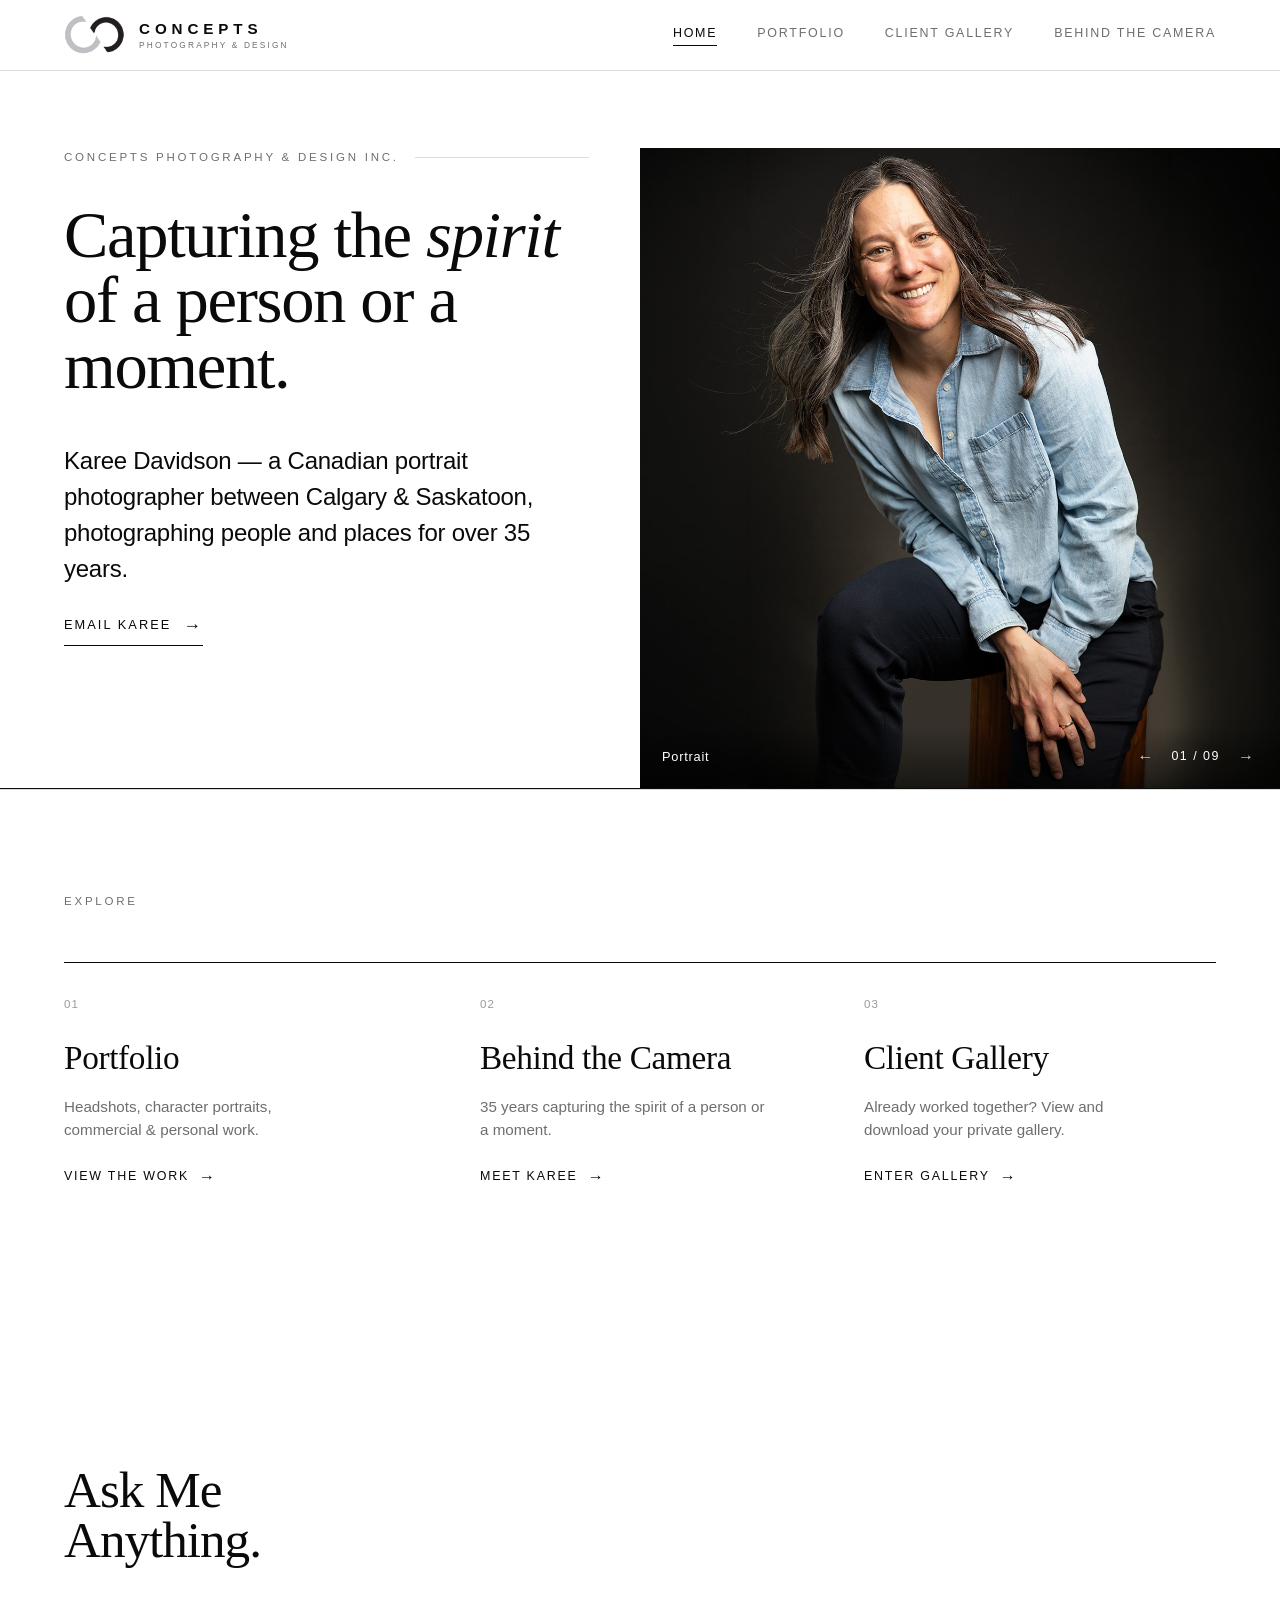
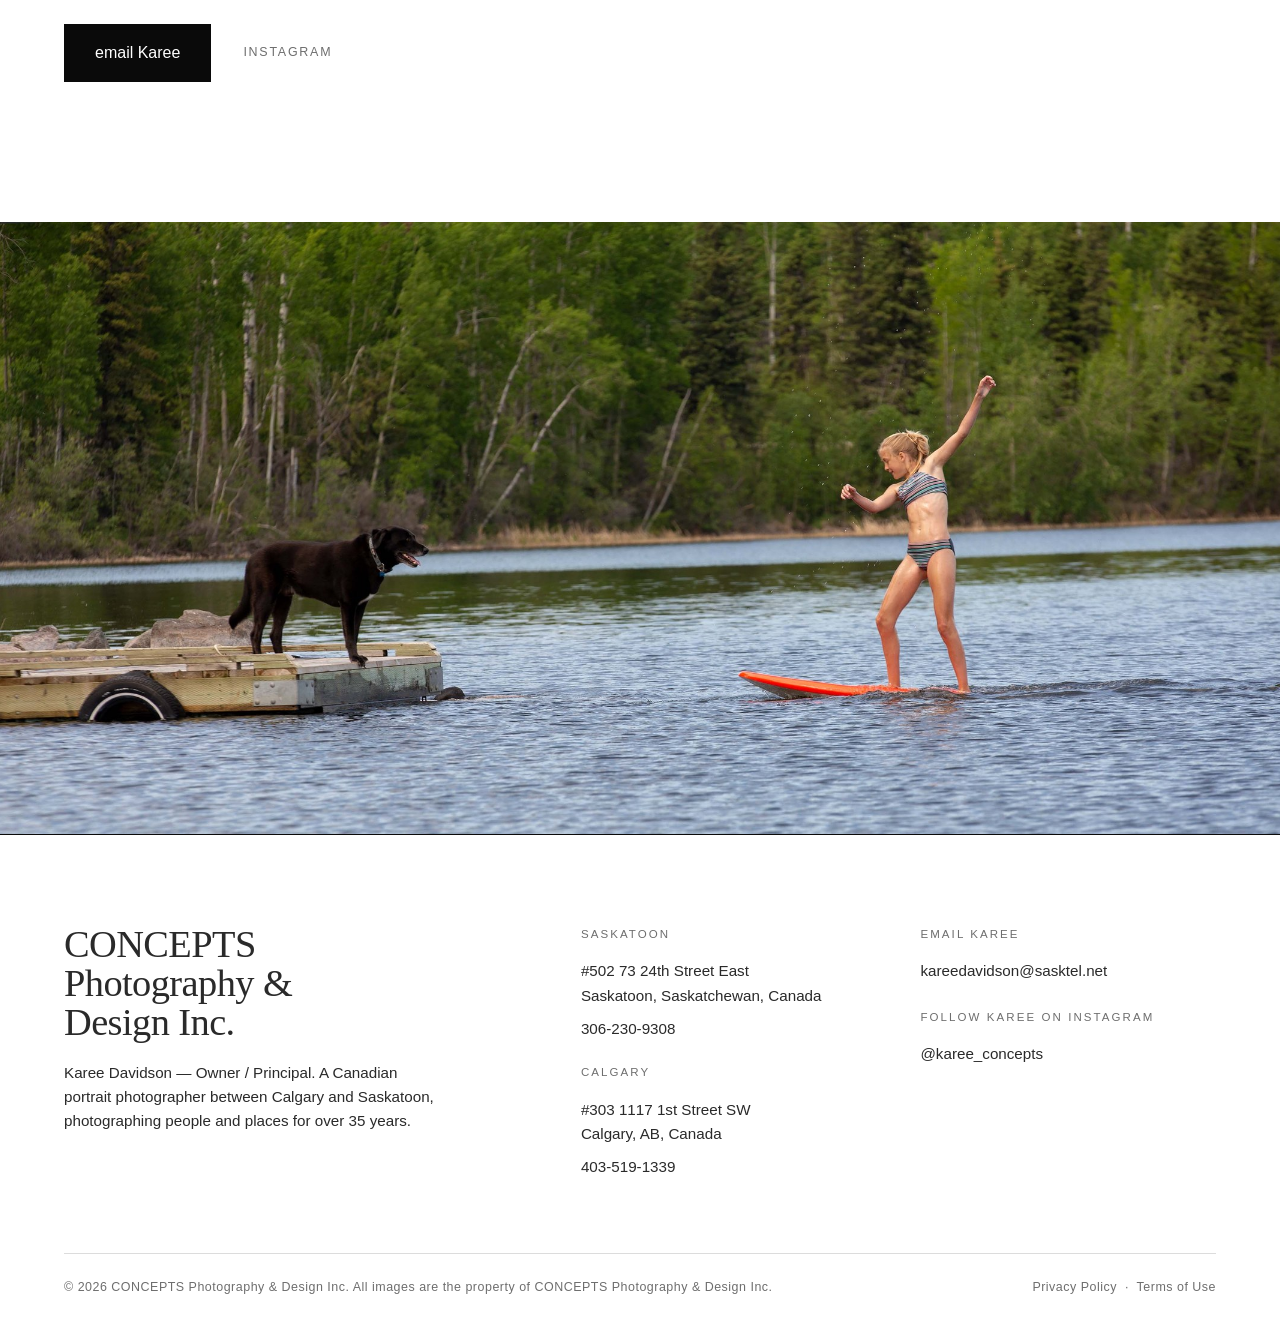
==== index.html @ 7722f018 "Add files via upload" ====
<!DOCTYPE html>
<html lang="en">
<head>
<meta charset="utf-8">
<meta name="viewport" content="width=device-width, initial-scale=1">
<title>CONCEPTS Photography &amp; Design Inc. | Karee Davidson &mdash; Calgary &amp; Saskatoon</title>
<meta name="description" content="Karee Davidson is a Canadian portrait photographer who divides her time between Calgary and Saskatoon, photographing people and places for over 35 years.">
<meta name="keywords" content="Karee Davidson, CONCEPTS Photography, portrait photographer Saskatoon, portrait photographer Calgary, headshots, commercial photography">
<link rel="canonical" href="https://conceptsphoto.ca/">
<meta name="robots" content="index, follow">
<meta name="author" content="Karee Davidson, CONCEPTS Photography &amp; Design Inc.">
<meta property="og:type" content="website">
<meta property="og:title" content="CONCEPTS Photography &amp; Design Inc. | Karee Davidson">
<meta property="og:description" content="Canadian portrait photographer working between Calgary and Saskatoon for over 35 years.">
<meta property="og:url" content="https://conceptsphoto.ca/">
<meta property="og:image" content="https://conceptsphoto.ca/images/hero-1.jpg">
<meta property="og:site_name" content="CONCEPTS Photography &amp; Design Inc.">
<meta name="twitter:card" content="summary_large_image">
<link rel="stylesheet" href="css/style.css">
<script type="application/ld+json">
{
  "@context": "https://schema.org",
  "@type": "ProfessionalService",
  "name": "CONCEPTS Photography & Design Inc.",
  "image": "https://conceptsphoto.ca/images/hero-1.jpg",
  "url": "https://conceptsphoto.ca/",
  "email": "kareedavidson@sasktel.net",
  "founder": "Karee Davidson",
  "sameAs": ["https://www.instagram.com/karee_concepts"],
  "areaServed": ["Saskatoon", "Calgary", "Saskatchewan", "Alberta", "Canada"],
  "address": [
    { "@type": "PostalAddress", "streetAddress": "#502 73 24th Street East", "addressLocality": "Saskatoon", "addressRegion": "SK", "addressCountry": "CA", "telephone": "+1-306-230-9308" },
    { "@type": "PostalAddress", "streetAddress": "#303 1117 1st Street SW", "addressLocality": "Calgary", "addressRegion": "AB", "addressCountry": "CA", "telephone": "+1-403-519-1339" }
  ]
}
</script>
</head>
<body>
<a class="skip" href="#main">Skip to content</a>
<header class="site-header">
  <div class="wrap-wide">
    <a class="wordmark" href="index.html" aria-label="CONCEPTS Photography & Design — Home"><img src="images/logo-mark.png" alt="" class="logo-mark" aria-hidden="true"><span class="logo-type">Concepts<small>Photography &amp; Design</small></span></a>
    <button class="nav-toggle" aria-label="Menu" aria-expanded="false" aria-controls="primary-nav"><span></span><span></span><span></span></button>
        <nav class="nav" id="primary-nav" aria-label="Primary">
      <a href="index.html" data-nav="index" class="active">Home</a>
      <a href="portfolio.html" data-nav="portfolio">Portfolio</a>
      <a href="gallery.html" data-nav="gallery">Client Gallery</a>
      <a href="behind-the-camera.html" data-nav="behind">Behind the Camera</a>
    </nav>
  </div>
</header>


<main id="main">

  <section class="hero" aria-label="Introduction">
    <div class="hero-text">
      <div class="kicker"><span class="label">CONCEPTS Photography &amp; Design Inc.</span></div>
      <div class="hero-headline">
        <!-- EDIT THE HOMEPAGE QUOTE HERE.
             Change the words between the <h1> tags. Wrap a word in <em>...</em> to italicize it.
             To change the SIZE, edit the number "5rem" below (bigger number = bigger text).
             Recommended range: 3rem (smaller) to 6rem (larger). -->
        <h1 class="display" style="font-size: clamp(2.4rem, 5.2vw, 5rem);">Capturing the <em>spirit</em> of a person or a moment.</h1>
      </div>
      <div class="hero-meta">
        <p class="lead">Karee Davidson &mdash; a Canadian portrait photographer between Calgary &amp; Saskatoon, photographing people and places for over 35 years.</p>
        <a class="btn" href="contact.html">email Karee <span class="arw">&rarr;</span></a>
      </div>
    </div>
    <div class="hero-frame">
      <div class="hero-track" id="hero-track">
        <div class="hero-slide"><img src="images/hero-1.jpg" alt="Portrait by Karee Davidson" loading="eager"></div>
      </div>
      <div class="frame-foot">
        <span class="cap" id="hero-cap">Featured work</span>
        <span class="count"><button type="button" id="hero-prev" aria-label="Previous">&larr;</button><span id="hero-count">01 / 06</span><button type="button" id="hero-next" aria-label="Next">&rarr;</button></span>
      </div>
    </div>
  </section>

  <section class="explore">
    <div class="wrap">
      <span class="label">Explore</span>
      <div class="explore-grid">
        <a class="explore-item" href="portfolio.html">
          <span class="explore-num">01</span>
          <span class="explore-title">Portfolio</span>
          <span class="explore-desc">Headshots, character portraits, commercial &amp; personal work.</span>
          <span class="explore-go">View the work <span class="arw">&rarr;</span></span>
        </a>
        <a class="explore-item" href="behind-the-camera.html">
          <span class="explore-num">02</span>
          <span class="explore-title">Behind the Camera</span>
          <span class="explore-desc">35 years capturing the spirit of a person or a moment.</span>
          <span class="explore-go">Meet Karee <span class="arw">&rarr;</span></span>
        </a>
        <a class="explore-item" href="gallery.html">
          <span class="explore-num">03</span>
          <span class="explore-title">Client Gallery</span>
          <span class="explore-desc">Already worked together? View and download your private gallery.</span>
          <span class="explore-go">Enter gallery <span class="arw">&rarr;</span></span>
        </a>
      </div>
    </div>
  </section>

  <section class="statement">
    <div class="wrap">
      <p class="display" style="font-size: clamp(2.2rem, 4vw, 3.4rem);">Ask Me Anything.</p>
      <div class="row">
        <a class="btn-solid" href="contact.html">email Karee</a>
        <span class="social-inline">
          <a href="https://www.instagram.com/karee_concepts" rel="noopener" target="_blank">Instagram</a>
        </span>
      </div>
    </div>
  </section>

  <div class="band tall">
    <img src="images/band-1.jpg" alt="Girl paddleboarding on a lake with a dog watching — photography by Karee Davidson" loading="lazy">
  </div>

</main>

<footer class="site-footer">
  <div class="wrap-wide">
    <div class="footer-top">
      <div>
        <p class="display-md">CONCEPTS Photography &amp; Design Inc.</p>
        <p style="margin-top:18px;max-width:44ch;color:#2a2a2a;">Karee Davidson &mdash; Owner / Principal. A Canadian portrait photographer between Calgary and Saskatoon, photographing people and places for over 35 years.</p>
      </div>
      <div>
        <h4>Saskatoon</h4>
        <p>#502 73 24th Street East<br>Saskatoon, Saskatchewan, Canada</p>
        <a href="tel:+13062309308">306-230-9308</a>
        <h4 style="margin-top:22px;">Calgary</h4>
        <p>#303 1117 1st Street SW<br>Calgary, AB, Canada</p>
        <a href="tel:+14035191339">403-519-1339</a>
      </div>
      <div>
        <h4>email Karee</h4>
        <a href="mailto:kareedavidson@sasktel.net">kareedavidson@sasktel.net</a>
        <h4 style="margin-top:24px;">follow Karee on Instagram</h4>
        <a href="https://www.instagram.com/karee_concepts" rel="noopener" target="_blank">@karee_concepts</a>
      </div>
    </div>
    <div class="footer-bottom">
      <span>&copy; <span class="year">2026</span> CONCEPTS Photography &amp; Design Inc. All images are the property of CONCEPTS Photography &amp; Design Inc.</span>
      <span><a href="privacy.html">Privacy Policy</a> &nbsp;&middot;&nbsp; <a href="terms.html">Terms of Use</a></span>
    </div>
  </div>
</footer>

<script src="js/main.js"></script>
</body>
</html>
---- css/style.css ----
/* Concepts Photography & Design Inc. — Editorial B&W. Strict white/black/grey. */

:root {
  --white: #ffffff;
  --paper: #ffffff;
  --ink: #0a0a0a;
  --grey: #6e6e6e;
  --grey-soft: #9a9a9a;
  --hairline: #dcdcdc;
  --hairline-strong: #0a0a0a;
  --wash: #f5f5f5;
  --max: 1360px;
  --gutter: clamp(22px, 5vw, 76px);
  --serif: "Georgia", "Times New Roman", "Times", serif;
  --sans: "Helvetica Neue", "Arial", sans-serif;
}

*, *::before, *::after { box-sizing: border-box; }
html { scroll-behavior: smooth; -webkit-text-size-adjust: 100%; }

body {
  margin: 0;
  font-family: var(--sans);
  color: var(--ink);
  background: var(--paper);
  font-size: 16px;
  line-height: 1.6;
  -webkit-font-smoothing: antialiased;
  text-rendering: optimizeLegibility;
}

img { max-width: 100%; display: block; }
a { color: var(--ink); text-decoration: none; }

/* ---------- Type system ---------- */
h1, h2, h3 { margin: 0; font-weight: 400; }

.display {
  font-family: var(--serif);
  font-weight: 400;
  line-height: 0.98;
  letter-spacing: -0.02em;
  font-size: clamp(2.8rem, 9vw, 8rem);
}
.display-md {
  font-family: var(--serif);
  line-height: 1.02;
  letter-spacing: -0.015em;
  font-size: clamp(2rem, 5.5vw, 4.2rem);
  font-weight: 400;
}
.display em { font-style: italic; }

.label {
  font-family: var(--sans);
  font-size: 0.72rem;
  letter-spacing: 0.24em;
  text-transform: uppercase;
  color: var(--grey);
  font-weight: 500;
}
.index-num {
  font-family: var(--sans);
  font-size: 0.72rem;
  letter-spacing: 0.1em;
  color: var(--grey-soft);
  font-variant-numeric: tabular-nums;
}

p { margin: 0 0 1.15em; max-width: 62ch; }
.lead { font-size: clamp(1.15rem, 1.9vw, 1.5rem); line-height: 1.5; letter-spacing: -0.01em; }

.wrap { max-width: var(--max); margin: 0 auto; padding-left: var(--gutter); padding-right: var(--gutter); }
.wrap-wide { max-width: 1600px; margin: 0 auto; padding-left: var(--gutter); padding-right: var(--gutter); }

.skip { position: absolute; left: -9999px; top: 0; background: var(--ink); color: #fff; padding: 10px 16px; z-index: 300; }
.skip:focus { left: 8px; top: 8px; }

/* ---------- Header ---------- */
.site-header {
  position: sticky; top: 0; z-index: 100;
  background: rgba(255,255,255,0.9);
  backdrop-filter: saturate(180%) blur(10px);
  border-bottom: 1px solid var(--hairline);
}
.site-header .wrap-wide {
  display: flex; align-items: center; justify-content: space-between;
  padding-top: 16px; padding-bottom: 16px;
}
.wordmark { font-family: var(--sans); display: inline-flex; align-items: center; gap: 14px; line-height: 1; }
.logo-mark { height: 38px; width: auto; display: block; }
.logo-type { display: flex; flex-direction: column; font-size: 0.95rem; letter-spacing: 0.32em; text-transform: uppercase; font-weight: 600; color: var(--ink); }
.logo-type small { font-size: 0.52rem; letter-spacing: 0.26em; color: var(--grey); font-weight: 400; margin-top: 5px; }
@media (max-width: 860px) {
  .logo-mark { height: 30px; }
  .logo-type { font-size: 0.72rem; letter-spacing: 0.2em; }
  .logo-type small { font-size: 0.42rem; letter-spacing: 0.18em; margin-top: 4px; }
}
@media (max-width: 380px) { .logo-type small { display: none; } }

.nav { display: flex; gap: 40px; align-items: baseline; }
.nav a { font-size: 0.78rem; letter-spacing: 0.14em; text-transform: uppercase; color: var(--grey); position: relative; padding-bottom: 3px; }
.nav a:hover { color: var(--ink); }
.nav a.active { color: var(--ink); }
.nav a.active::after { content:""; position:absolute; left:0; right:0; bottom:0; height:1px; background: var(--ink); }

.nav-toggle { display: none; background: none; border: 0; cursor: pointer; padding: 6px; }
.nav-toggle span { display: block; width: 26px; height: 1.5px; background: var(--ink); margin: 6px 0; transition: 0.25s; }

@media (max-width: 860px) {
  .nav-toggle { display: block; align-self: center; }
  .nav {
    position: fixed; inset: 74px 0 auto 0; background: var(--paper);
    flex-direction: column; gap: 0; border-bottom: 1px solid var(--hairline);
    max-height: 0; overflow: hidden; transition: max-height 0.32s ease;
  }
  .nav.open { max-height: 420px; }
  .nav a { width: 100%; padding: 18px var(--gutter); font-size: 0.95rem; border-bottom: 1px solid var(--hairline); }
}

/* ---------- HERO: split editorial, square image ---------- */
.hero {
  display: grid;
  grid-template-columns: 1fr 1fr;
  align-items: start;
  border-bottom: 1px solid var(--hairline-strong);
  padding: 0;
}
.hero-text {
  padding: clamp(48px, 6vw, 88px) clamp(22px, 4vw, 60px) clamp(30px, 5vw, 70px) var(--gutter);
  display: flex; flex-direction: column; justify-content: flex-start;
  position: relative;
}
.hero-text .kicker { display:flex; align-items:center; gap: 16px; margin-bottom: clamp(24px,4vh,48px); }
.hero-text .kicker::after { content:""; flex:1; height:1px; background: var(--hairline); }
.hero-headline { margin: 0 0 clamp(30px,5vh,56px); }
.hero-headline h1 { font-size: clamp(2.4rem, 5.2vw, 5rem); }
.hero-meta { display: flex; flex-direction: column; align-items: flex-start; gap: 24px; }
.hero-meta p { margin: 0; max-width: 40ch; color: var(--ink); }

.hero-frame {
  position: relative; overflow: hidden; background: var(--wash);
  aspect-ratio: 1 / 1;
  align-self: start;
  width: 100%;
  margin-top: clamp(48px, 6vw, 88px);
}
.hero-track { display: flex; height: 100%; overflow-x: auto; scroll-snap-type: x mandatory; scroll-behavior: smooth; scrollbar-width: none; }
.hero-track::-webkit-scrollbar { display: none; }
.hero-slide { flex: 0 0 100%; scroll-snap-align: center; position: relative; }
.hero-slide img { width: 100%; height: 100%; object-fit: cover; }
.hero-frame .frame-foot {
  position: absolute; left: 0; right: 0; bottom: 0;
  display: flex; justify-content: space-between; align-items: center;
  padding: 18px 22px; color: #fff;
  background: linear-gradient(to top, rgba(0,0,0,0.55), rgba(0,0,0,0));
}
.frame-foot .cap { font-size: 0.8rem; letter-spacing: 0.06em; }
.frame-foot .count { font-size: 0.78rem; letter-spacing: 0.12em; font-variant-numeric: tabular-nums; display:flex; gap: 14px; align-items:center; }
.frame-foot .count button { background: none; border: 0; color: #fff; cursor: pointer; font-size: 1rem; opacity: 0.8; padding: 4px; }
.frame-foot .count button:hover { opacity: 1; }

@media (max-width: 860px) {
  .hero { grid-template-columns: 1fr; }
  .hero-frame { border-left: 0; border-top: 1px solid var(--hairline-strong); order: 2; aspect-ratio: 1 / 1; }
  .hero-text { order: 1; padding: 40px var(--gutter) 48px; }
  .hero-headline { margin: 28px 0 36px; }
}

/* ---------- Sections ---------- */
section { padding: clamp(64px, 11vw, 150px) 0; }
.section-head { display: grid; grid-template-columns: auto 1fr; gap: clamp(20px,4vw,60px); align-items: start; margin-bottom: clamp(36px, 5vw, 70px); }
.section-head .label { padding-top: 8px; }

.about-grid { display: grid; grid-template-columns: 0.8fr 1.2fr; gap: clamp(30px, 6vw, 100px); align-items: end; }
.about-grid .figure { position: relative; }
.about-grid .figure img { width: 100%; aspect-ratio: 4/5; object-fit: cover; }
.about-grid .figure .index-num { position:absolute; top:-26px; left:0; }
.about-copy .display-md { margin-bottom: 0.5em; }
@media (max-width: 860px) { .about-grid { grid-template-columns: 1fr; gap: 40px; } }

.svc-row {
  display: grid; grid-template-columns: 60px 1fr 1.4fr; gap: clamp(16px,3vw,48px);
  align-items: baseline; padding: clamp(26px,3.5vw,44px) 0;
  border-top: 1px solid var(--hairline);
}
.svc-row:last-child { border-bottom: 1px solid var(--hairline); }
.svc-row h3 { font-family: var(--serif); font-size: clamp(1.5rem, 3vw, 2.4rem); font-weight: 400; letter-spacing: -0.01em; }
.svc-row p { color: var(--grey); margin: 0; }
.svc-row .index-num { padding-top: 6px; }
@media (max-width: 700px) {
  .svc-row { grid-template-columns: 40px 1fr; }
  .svc-row p { grid-column: 2; margin-top: 10px; }
}

.folio {
  display: grid;
  grid-template-columns: repeat(12, 1fr);
  grid-auto-rows: clamp(150px, 19vw, 260px);
  gap: clamp(8px, 1.4vw, 20px);
  grid-auto-flow: dense;
}
.folio a { display:block; overflow:hidden; background: var(--wash); position: relative; }
.folio a > img { position:absolute; inset:0; width: 100%; height: 100%; object-fit: cover; transition: transform 0.6s cubic-bezier(.2,.6,.2,1); }
.folio a:hover img { transform: scale(1.04); }
/* Column span + row span decide the shape; items always fill their cell (no gaps) */
.folio .tall  { grid-column: span 4; grid-row: span 3; }
.folio .wide  { grid-column: span 8; grid-row: span 3; }
.folio .half  { grid-column: span 6; grid-row: span 3; }
.folio .third { grid-column: span 4; grid-row: span 3; }
@media (max-width: 860px) {
  .folio {
    grid-template-columns: 1fr;
    grid-auto-rows: auto;
    gap: 12px;
  }
  .folio a { grid-column: 1 / -1 !important; grid-row: auto !important; position: relative; }
  .folio .tall, .folio .third { aspect-ratio: 3/4; }
  .folio .half { aspect-ratio: 1/1; }
  .folio .wide { aspect-ratio: 3/2; }
}

.pullquote { border-top: 1px solid var(--hairline-strong); border-bottom: 1px solid var(--hairline-strong); }
.pullquote blockquote { margin: 0; max-width: 22ch; }
.pullquote .q { font-family: var(--serif); font-size: clamp(1.8rem, 4.5vw, 3.6rem); line-height: 1.1; letter-spacing: -0.015em; }
.pullquote .q em { font-style: italic; }
.pullquote cite { display:block; margin-top: 28px; font-style: normal; }
.quote-two { display:grid; grid-template-columns: 1fr 1fr; gap: clamp(40px,6vw,90px); }
.quote-two blockquote { max-width: none; }
.quote-two .q { font-size: clamp(1.3rem, 2.6vw, 2rem); }
@media (max-width:860px){ .quote-two{ grid-template-columns:1fr; gap:48px; } }

.statement { text-align: left; }
.statement .display { max-width: 14ch; }
.statement .row { display:flex; align-items:center; gap: 32px; flex-wrap: wrap; margin-top: clamp(30px,4vw,50px); }

.btn {
  display: inline-flex; align-items: center; gap: 12px;
  font-family: var(--sans); font-size: 0.8rem; letter-spacing: 0.16em; text-transform: uppercase;
  color: var(--ink); padding-bottom: 6px; border-bottom: 1px solid var(--ink);
  cursor: pointer; background: none; transition: gap 0.25s;
}
.btn:hover { gap: 20px; }
.btn .arw { font-family: var(--serif); font-size: 1.1rem; }
.btn-solid {
  border: 1px solid var(--ink); padding: 15px 30px; background: var(--ink); color:#fff;
  transition: background 0.2s, color 0.2s;
}
.btn-solid:hover { background: #fff; color: var(--ink); gap: 12px; }

.social-inline { display:flex; gap: 26px; }
.social-inline a { font-size: 0.78rem; letter-spacing: 0.14em; text-transform: uppercase; color: var(--grey); }
.social-inline a:hover { color: var(--ink); }

.page-hero { padding: clamp(32px, 5vw, 64px) 0 clamp(30px, 4vw, 48px); border-bottom: 1px solid var(--hairline-strong); }
.page-hero .display-md { margin-top: 18px; }
.page-hero .lead { margin-top: 24px; }

.split { display: grid; grid-template-columns: 1fr 1fr; gap: clamp(32px, 6vw, 90px); align-items: center; }
.split img { width: 100%; object-fit: cover; aspect-ratio: 4/5; }
@media (max-width: 860px) { .split { grid-template-columns: 1fr; } }

.contact-grid { display: grid; grid-template-columns: 0.85fr 1.15fr; gap: clamp(40px, 6vw, 90px); }
@media (max-width: 860px) { .contact-grid { grid-template-columns: 1fr; } }
.contact-info dt { font-family: var(--sans); font-size: 0.72rem; letter-spacing: 0.18em; text-transform: uppercase; color: var(--grey); margin-top: 26px; }
.contact-info dd { margin: 6px 0 0; font-size: 1.05rem; }

form label { display: block; font-size: 0.74rem; letter-spacing: 0.12em; text-transform: uppercase; color: var(--grey); margin: 24px 0 8px; }
form input, form select, form textarea {
  width: 100%; padding: 13px 2px; border: 0; border-bottom: 1px solid var(--hairline);
  font-family: inherit; font-size: 1.05rem; color: var(--ink); background: transparent; border-radius: 0;
}
form input:focus, form select:focus, form textarea:focus { outline: 0; border-bottom-color: var(--ink); }
form textarea { min-height: 120px; resize: vertical; }
form .btn-solid { margin-top: 32px; }
.form-note { font-size: 0.82rem; color: var(--grey); margin-top: 16px; }
.required { color: var(--ink); }

.legal { max-width: 74ch; }
.legal h2 { font-family: var(--serif); margin-top: 1.7em; font-size: 1.5rem; font-weight: 400; }
.legal p, .legal li { color: #2a2a2a; }
.legal ul { padding-left: 1.2em; }
.legal li { margin-bottom: 0.5em; }
.legal .updated { color: var(--grey); font-size: 0.9rem; }

.site-footer { border-top: 1px solid var(--hairline-strong); padding: clamp(56px,7vw,90px) 0 40px; }
.footer-top { display:grid; grid-template-columns: 1.6fr 1fr 1fr; gap: 44px; }
.footer-top .display-md { font-size: clamp(1.6rem, 3vw, 2.4rem); max-width: 16ch; }
.footer-top h4 { font-size: 0.72rem; letter-spacing: 0.18em; text-transform: uppercase; color: var(--grey); margin: 0 0 16px; font-weight: 500; }
.footer-top a, .footer-top p { color: #2a2a2a; display: block; margin-bottom: 9px; font-size: 0.95rem; }
.footer-top a:hover { color: var(--ink); }
.footer-bottom { margin-top: clamp(40px,5vw,64px); padding-top: 24px; border-top: 1px solid var(--hairline); display:flex; justify-content: space-between; flex-wrap: wrap; gap: 14px; color: var(--grey); font-size: 0.78rem; letter-spacing: 0.04em; }
.footer-bottom a { color: var(--grey); }
.footer-bottom a:hover { color: var(--ink); }
@media (max-width: 860px) { .footer-top { grid-template-columns: 1fr; gap: 34px; } }

@media (prefers-reduced-motion: reduce) {
  * { scroll-behavior: auto !important; transition: none !important; animation: none !important; }
}

/* Kind words grid (About) */
.kind-grid { display:grid; grid-template-columns:1fr 1fr; gap:clamp(36px,5vw,64px) clamp(40px,6vw,90px); }
.kind-grid blockquote { margin:0; max-width:none; }
.kind-grid .q { font-size:clamp(1.15rem,2vw,1.6rem); line-height:1.25; }
.kind-grid cite { display:block; margin-top:18px; font-style:normal; }
@media (max-width:860px){ .kind-grid{ grid-template-columns:1fr; gap:40px; } }

/* Rotating short testimonials (home) — 3 columns per page */
.kind-rotator { border-top: 1px solid var(--hairline-strong); }
.kind-rotator .label { display:block; margin-bottom: clamp(30px,4vw,52px); }
.rotator { position: relative; min-height: 15em; }
.rot-page {
  position: absolute; inset: 0;
  display: grid; grid-template-columns: repeat(3, 1fr); gap: clamp(28px,4vw,64px);
  opacity: 0; visibility: hidden; transform: translateY(8px);
  transition: opacity 0.6s ease, transform 0.6s ease;
}
.rot-page.is-active { opacity: 1; visibility: visible; transform: none; position: relative; }
.rot-page blockquote { margin: 0; }
.rotator .q { font-family: var(--serif); font-size: clamp(1.15rem, 1.7vw, 1.6rem); line-height: 1.3; letter-spacing: -0.005em; }
.rotator cite { display:block; margin-top: 18px; font-style: normal; }
.rot-dots { display:flex; gap: 10px; margin-top: clamp(30px,4vw,48px); }
.rot-dots button { width: 8px; height: 8px; border-radius: 50%; border: 0; padding: 0; background: var(--hairline); cursor: pointer; transition: background 0.2s; }
.rot-dots button[aria-current="true"] { background: var(--ink); }
@media (max-width: 860px) {
  .rotator { min-height: 0; }
  .rot-page { grid-template-columns: 1fr; gap: 36px; position: relative; }
  /* On mobile, show both pages stacked (no absolute overlap) so nothing is cut off */
  .rot-page { opacity: 1; visibility: visible; transform: none; }
  .rot-dots { display: none; }
}

/* Full-bleed image bands — give the photography visual presence between text sections */
.band {
  width: 100%;
  margin: 0;
  overflow: hidden;
  background: var(--wash);
}
.band img {
  width: 100%;
  height: clamp(340px, 52vh, 620px);
  object-fit: cover;
  display: block;
}
/* A band that sits flush between sections (no vertical section padding around it) */
.band + section, section + .band { }
.band.tall img { height: clamp(420px, 68vh, 760px); }
@media (max-width: 860px) {
  .band img { height: clamp(260px, 42vh, 420px); }
  .band.tall img { height: clamp(320px, 52vh, 500px); }
}

/* Portfolio section sub-nav */
.section-nav { display:flex; flex-wrap:wrap; gap: 8px 28px; margin-top: 28px; }
.section-nav a { font-size: 0.78rem; letter-spacing: 0.1em; text-transform: uppercase; color: var(--grey); padding-bottom: 3px; border-bottom: 1px solid transparent; }
.section-nav a:hover { color: var(--ink); border-bottom-color: var(--ink); }
.pf-section { padding: clamp(56px,8vw,110px) 0; scroll-margin-top: 90px; }
.pf-section + .pf-section { padding-top: 0; }

/* Gallery login */
.gallery-login { display:grid; grid-template-columns: 1fr 1fr; gap: clamp(40px,6vw,90px); align-items:center; }
.gallery-form-wrap { border-left: 1px solid var(--hairline); padding-left: clamp(30px,5vw,70px); }
@media (max-width: 860px) {
  .gallery-login { grid-template-columns: 1fr; gap: 44px; }
  .gallery-form-wrap { border-left: 0; padding-left: 0; border-top: 1px solid var(--hairline); padding-top: 40px; }
}

/* Homepage explore section — invites visitors deeper into the site */
.explore { padding: clamp(56px,8vw,110px) 0; border-top: 1px solid var(--hairline); }
.explore .label { display:block; margin-bottom: clamp(30px,4vw,52px); }
.explore-grid { display:grid; grid-template-columns: repeat(3,1fr); gap: 0; }
.explore-item {
  display:flex; flex-direction:column; padding: clamp(24px,2.5vw,36px) clamp(20px,2.5vw,40px) clamp(24px,2.5vw,36px) 0;
  border-top: 1px solid var(--ink); position: relative;
}
.explore-item + .explore-item { padding-left: clamp(20px,2.5vw,40px); }
.explore-num { font-size: 0.72rem; letter-spacing: 0.1em; color: var(--grey-soft); font-variant-numeric: tabular-nums; margin-bottom: 18px; }
.explore-title { font-family: var(--serif); font-size: clamp(1.5rem,2.6vw,2.1rem); letter-spacing: -0.01em; margin-bottom: 12px; }
.explore-desc { color: var(--grey); font-size: 0.95rem; line-height: 1.5; margin-bottom: 22px; max-width: 34ch; flex: 1; }
.explore-go { font-size: 0.78rem; letter-spacing: 0.14em; text-transform: uppercase; color: var(--ink); display:inline-flex; align-items:center; gap: 10px; transition: gap 0.25s; }
.explore-go .arw { font-family: var(--serif); font-size: 1rem; }
.explore-item:hover .explore-go { gap: 18px; }
.explore-item:hover .explore-title { text-decoration: underline; text-underline-offset: 4px; }
@media (max-width: 860px) {
  .explore-grid { grid-template-columns: 1fr; }
  .explore-item, .explore-item + .explore-item { padding: clamp(22px,5vw,30px) 0; }
}
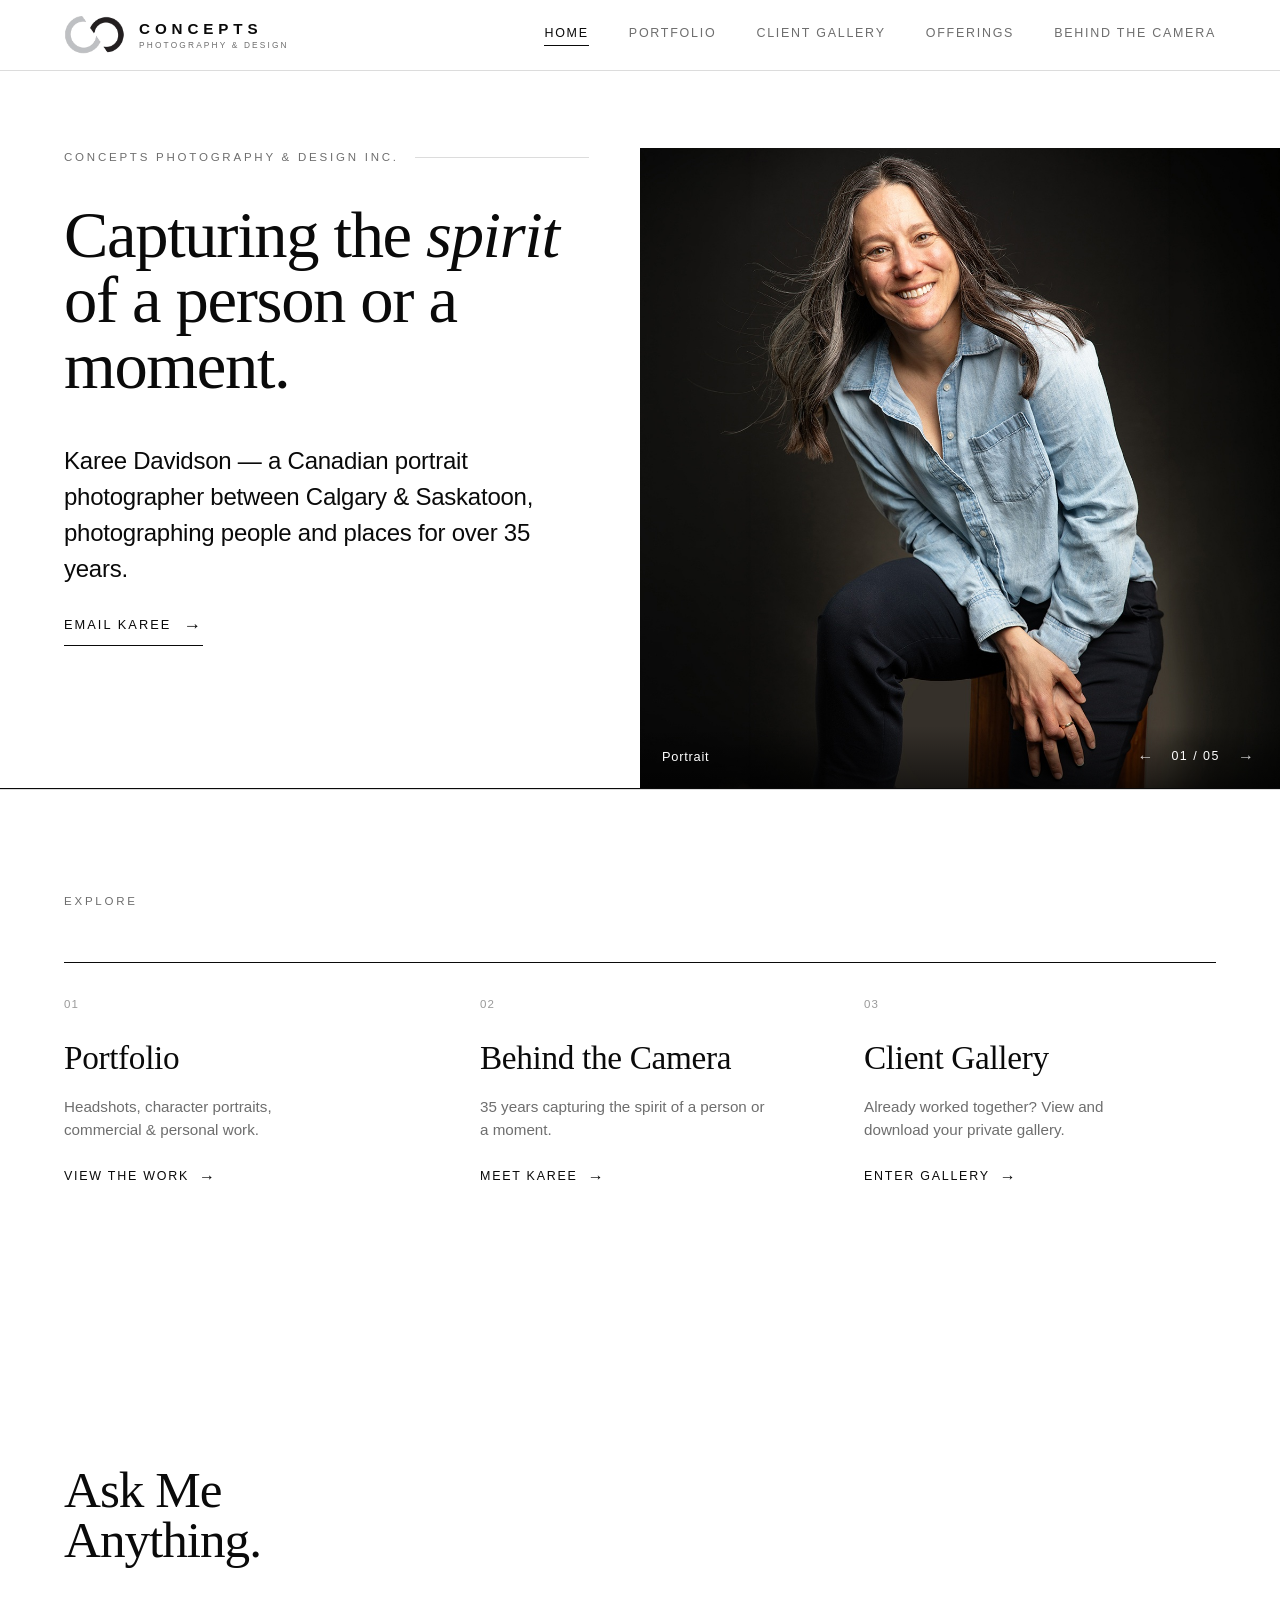
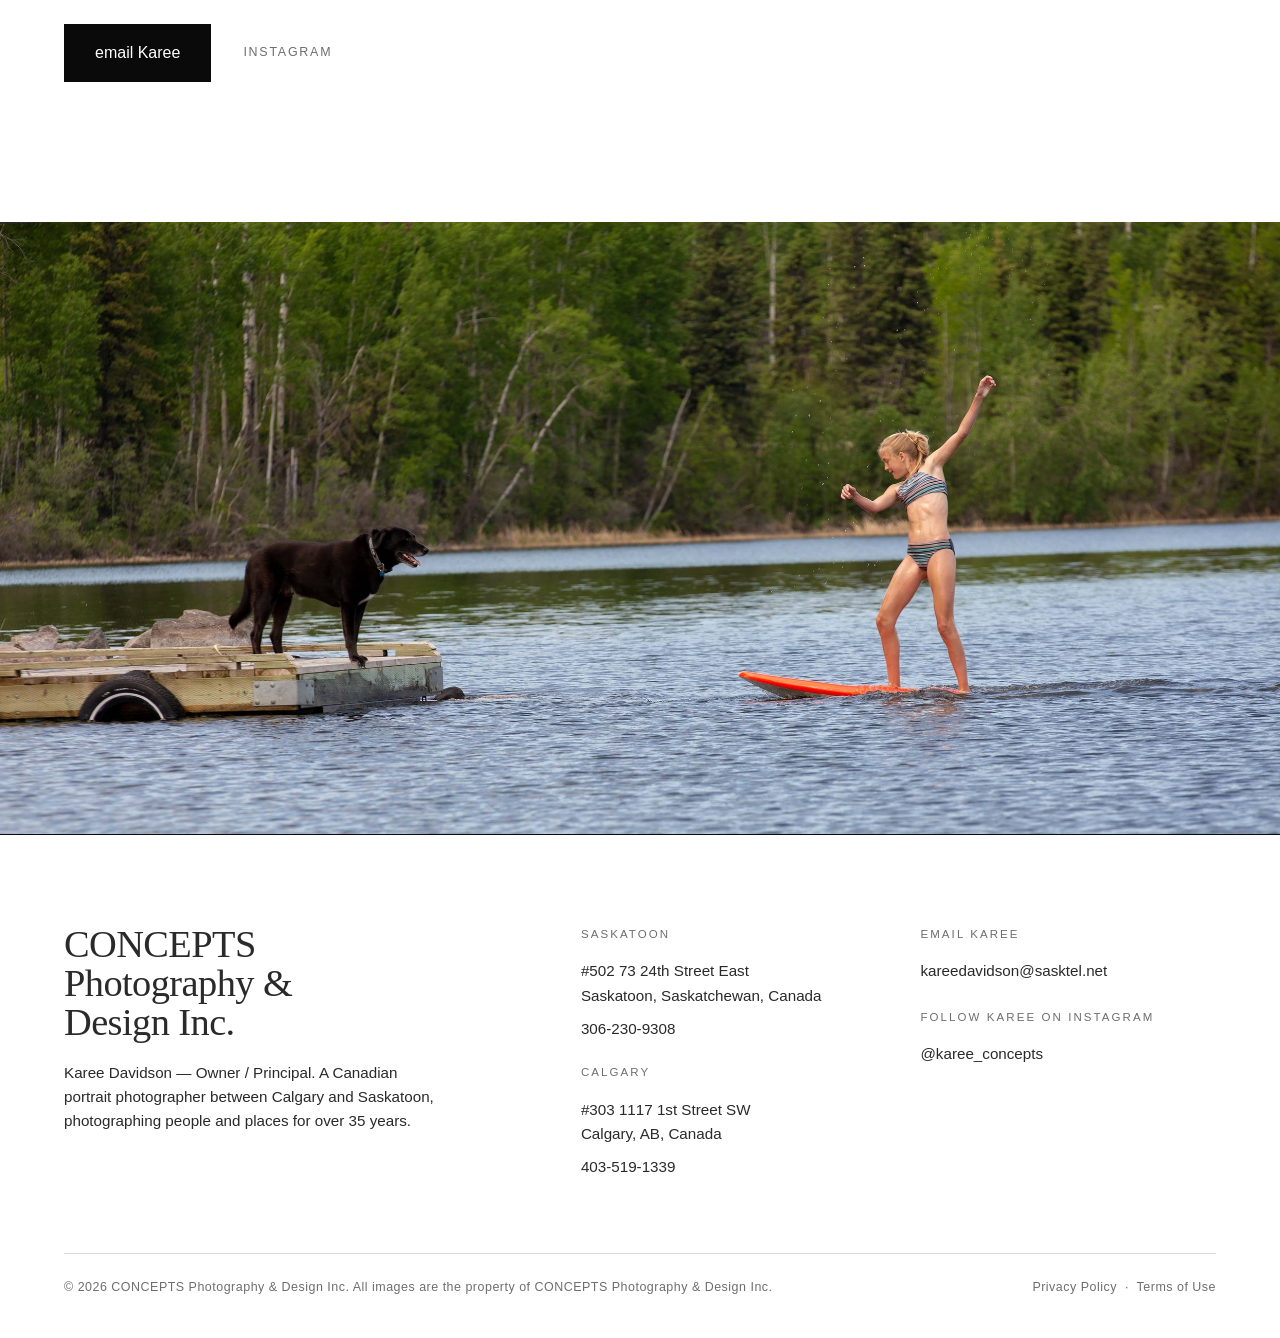
==== commit c7267843: "Add files via upload" ====
--- a/index.html
+++ b/index.html
@@ -45,6 +45,7 @@
       <a href="index.html" data-nav="index" class="active">Home</a>
       <a href="portfolio.html" data-nav="portfolio">Portfolio</a>
       <a href="gallery.html" data-nav="gallery">Client Gallery</a>
+      <a href="offerings.html" data-nav="offerings">Offerings</a>
       <a href="behind-the-camera.html" data-nav="behind">Behind the Camera</a>
     </nav>
   </div>
--- a/css/style.css
+++ b/css/style.css
@@ -386,3 +386,23 @@
   .explore-grid { grid-template-columns: 1fr; }
   .explore-item, .explore-item + .explore-item { padding: clamp(22px,5vw,30px) 0; }
 }
+
+/* Offerings / Session packages */
+.offer { padding: clamp(48px,7vw,96px) 0; border-top: 1px solid var(--hairline); }
+.offer:first-of-type { border-top: 0; }
+.offer-head { display:grid; grid-template-columns: auto 1fr; gap: clamp(18px,3vw,48px); align-items: baseline; }
+.offer-head .index-num { padding-top: 10px; }
+.offer-title { font-family: var(--serif); font-size: clamp(1.6rem,3.2vw,2.6rem); line-height:1.1; letter-spacing:-0.01em; }
+.offer-price { font-family: var(--sans); font-size: 0.95rem; letter-spacing:0.06em; color: var(--ink); margin-top: 10px; display:inline-block; }
+.offer-price .muted { color: var(--grey); }
+.offer-body { display:grid; grid-template-columns: 1fr 1fr; gap: clamp(28px,5vw,72px); margin-top: clamp(24px,3vw,40px); }
+.offer-body .lead { font-size: clamp(1.05rem,1.6vw,1.3rem); }
+.offer-intention { margin-top: 18px; }
+.offer-intention .label { display:block; margin-bottom: 8px; }
+.offer-details h4 { font-size:0.78rem; letter-spacing:0.16em; text-transform:uppercase; color:var(--grey); margin:0 0 14px; font-weight:500; }
+.offer-details ul { list-style:none; margin:0; padding:0; }
+.offer-details li { position:relative; padding-left: 22px; margin-bottom: 11px; color:#2a2a2a; line-height:1.5; font-size:0.96rem; }
+.offer-details li::before { content:""; position:absolute; left:0; top:0.6em; width:8px; height:1px; background: var(--ink); }
+.offer-meta { font-size:0.82rem; letter-spacing:0.1em; text-transform:uppercase; color:var(--grey); margin-bottom: 18px; }
+.offer-cta { margin-top: clamp(22px,3vw,32px); }
+@media (max-width: 860px){ .offer-head{ grid-template-columns: 1fr; gap:10px; } .offer-body{ grid-template-columns:1fr; } .offer-head .index-num{ padding-top:0; } }
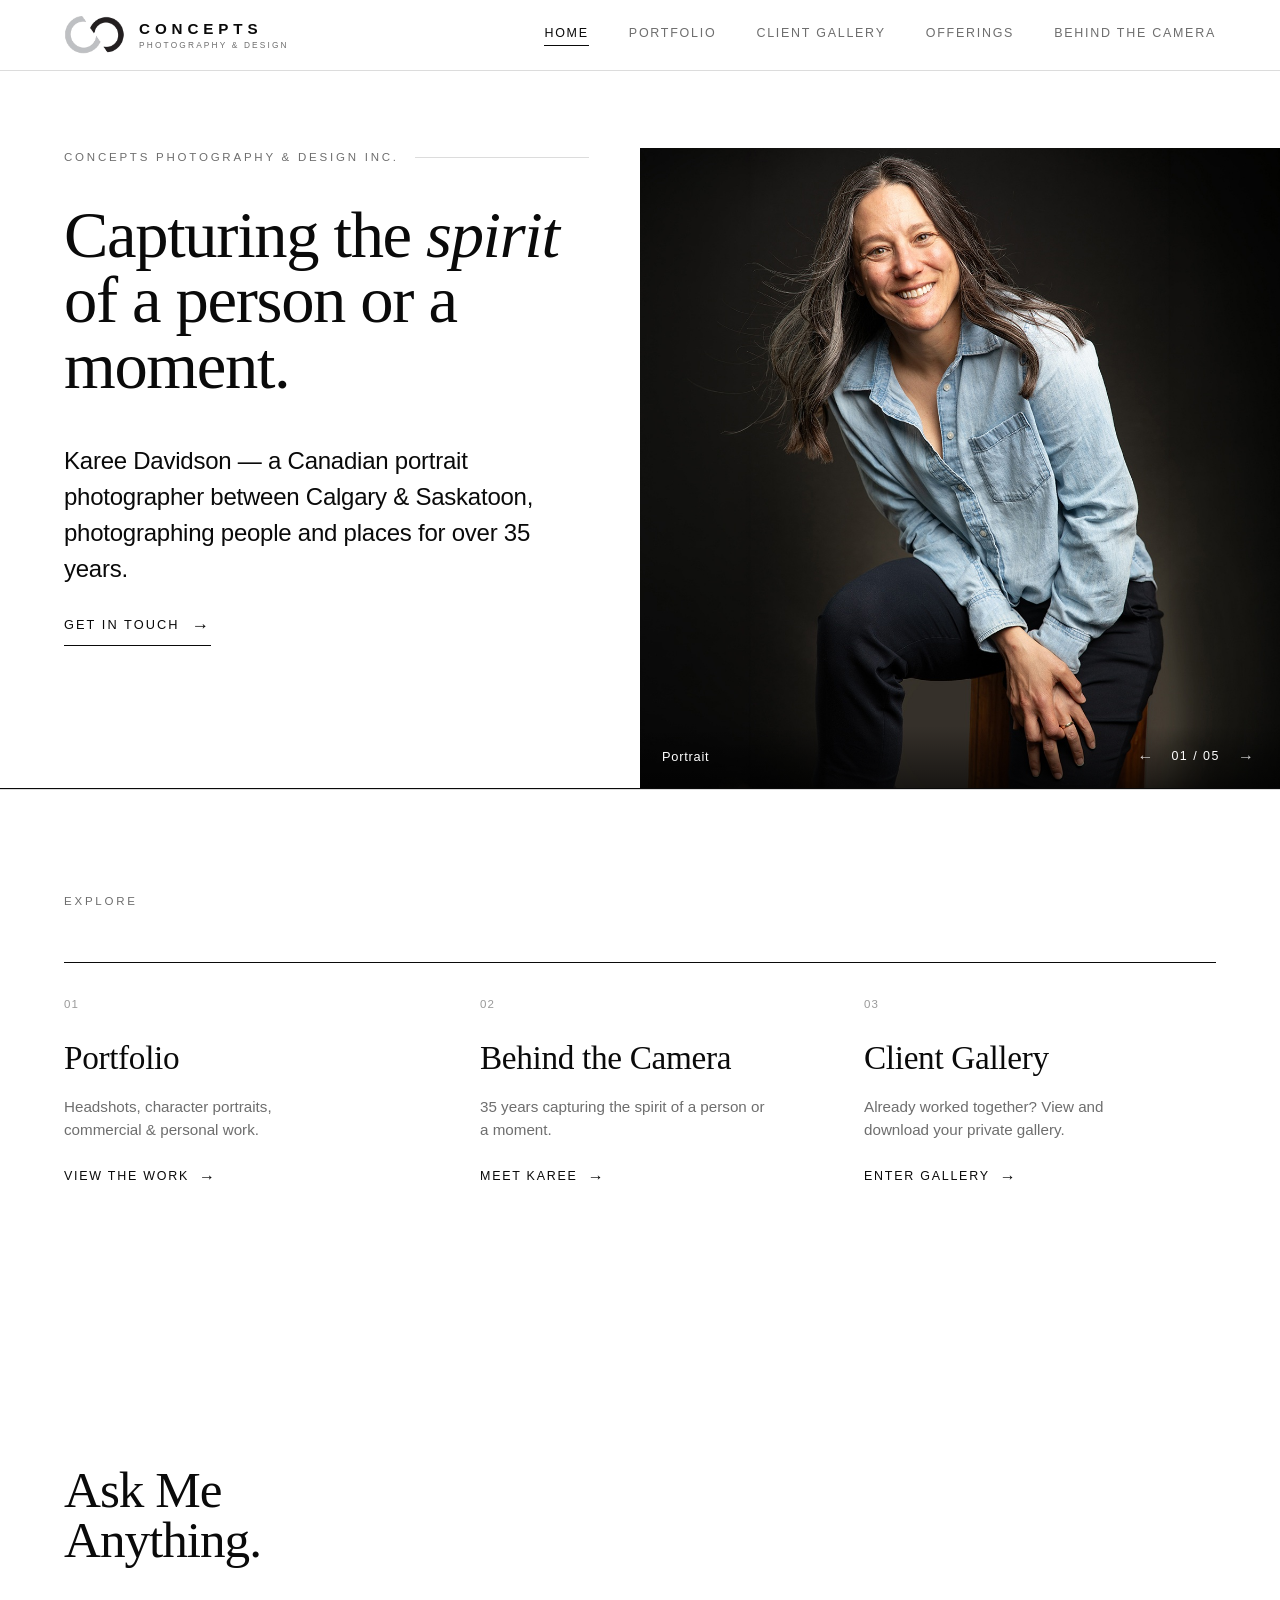
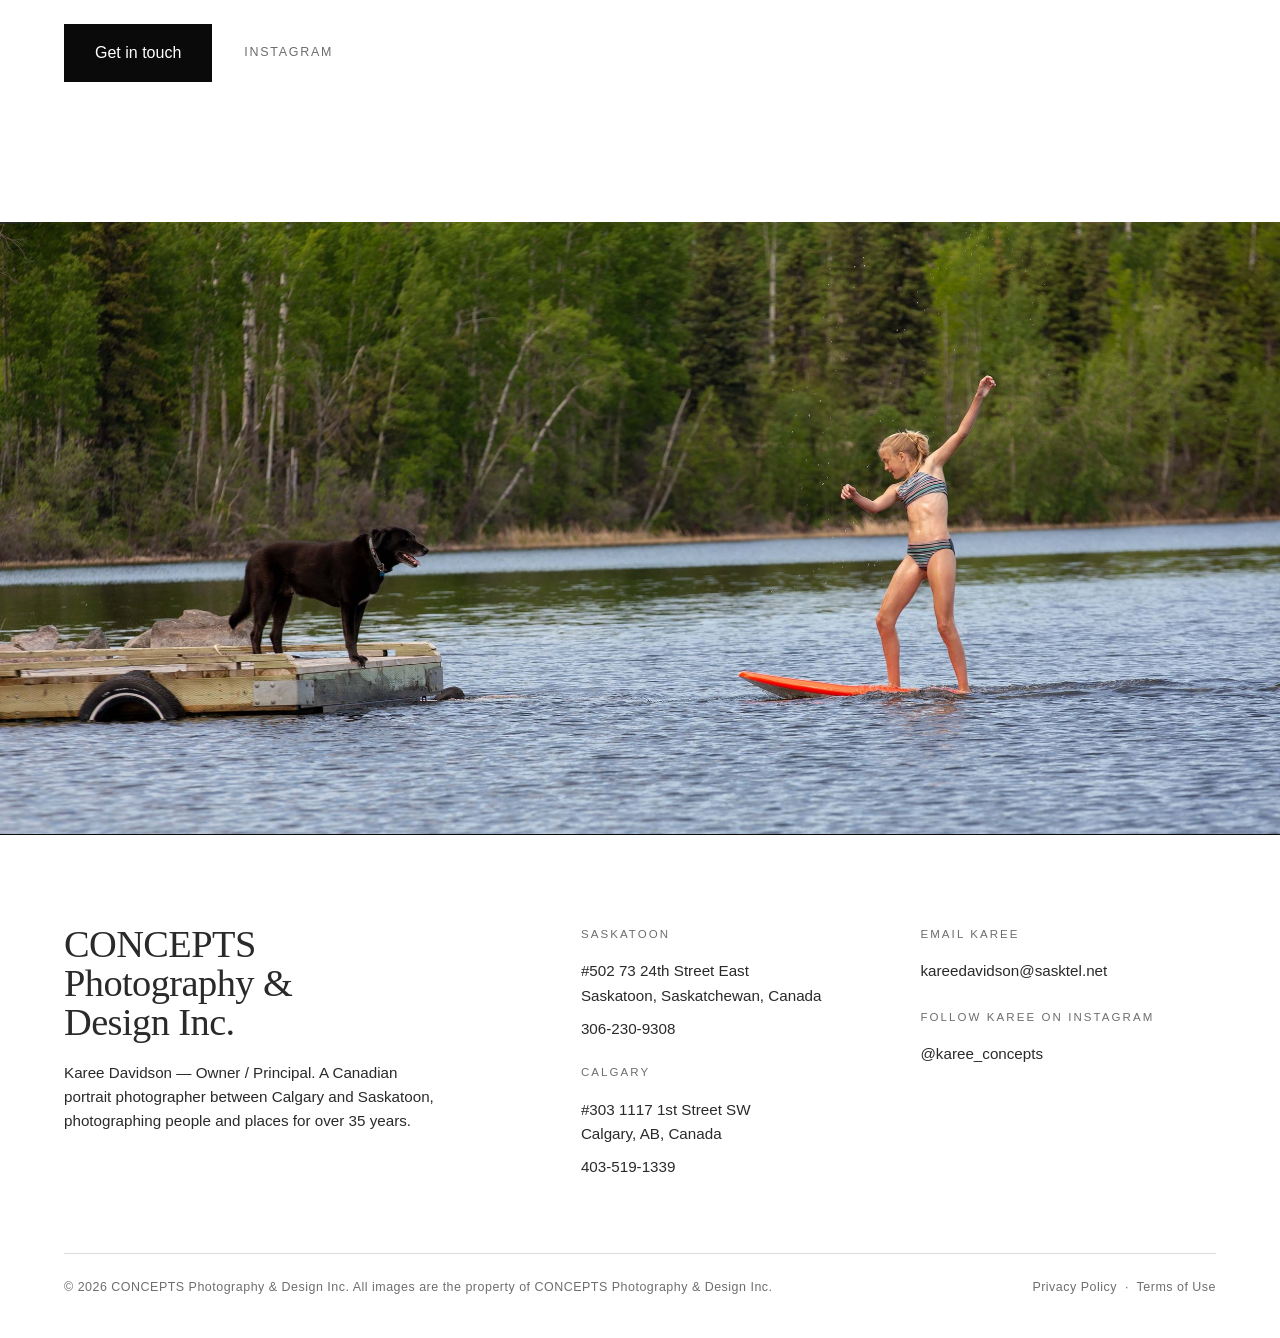
==== commit b05d1eb6: "Add files via upload" ====
--- a/index.html
+++ b/index.html
@@ -66,7 +66,7 @@
       </div>
       <div class="hero-meta">
         <p class="lead">Karee Davidson &mdash; a Canadian portrait photographer between Calgary &amp; Saskatoon, photographing people and places for over 35 years.</p>
-        <a class="btn" href="contact.html">email Karee <span class="arw">&rarr;</span></a>
+        <a class="btn" href="contact.html">Get in touch <span class="arw">&rarr;</span></a>
       </div>
     </div>
     <div class="hero-frame">
@@ -110,7 +110,7 @@
     <div class="wrap">
       <p class="display" style="font-size: clamp(2.2rem, 4vw, 3.4rem);">Ask Me Anything.</p>
       <div class="row">
-        <a class="btn-solid" href="contact.html">email Karee</a>
+        <a class="btn-solid" href="contact.html">Get in touch</a>
         <span class="social-inline">
           <a href="https://www.instagram.com/karee_concepts" rel="noopener" target="_blank">Instagram</a>
         </span>
--- a/css/style.css
+++ b/css/style.css
@@ -406,3 +406,24 @@
 .offer-meta { font-size:0.82rem; letter-spacing:0.1em; text-transform:uppercase; color:var(--grey); margin-bottom: 18px; }
 .offer-cta { margin-top: clamp(22px,3vw,32px); }
 @media (max-width: 860px){ .offer-head{ grid-template-columns: 1fr; gap:10px; } .offer-body{ grid-template-columns:1fr; } .offer-head .index-num{ padding-top:0; } }
+
+/* Portfolio image captions (client names) — fade in on hover */
+.folio a { position: relative; }
+.folio-cap {
+  position: absolute; left: 0; right: 0; bottom: 0;
+  padding: 14px 16px;
+  font-family: var(--sans); font-size: 0.74rem; letter-spacing: 0.08em; text-transform: uppercase;
+  color: #fff;
+  background: linear-gradient(to top, rgba(0,0,0,0.6), rgba(0,0,0,0));
+  opacity: 0; transition: opacity 0.35s ease;
+  pointer-events: none;
+}
+.folio a:hover .folio-cap { opacity: 1; }
+/* Touch devices can't hover — show caption subtly, always */
+@media (hover: none) {
+  .folio-cap { opacity: 1; font-size: 0.68rem; padding: 10px 12px; }
+}
+
+/* Portfolio section descriptions (under each header) */
+.section-desc { max-width: 60ch; color: var(--grey); font-size: 1rem; line-height: 1.55; margin: -8px 0 clamp(30px,4vw,48px); }
+@media (max-width: 860px){ .section-desc { margin-top: 4px; } }
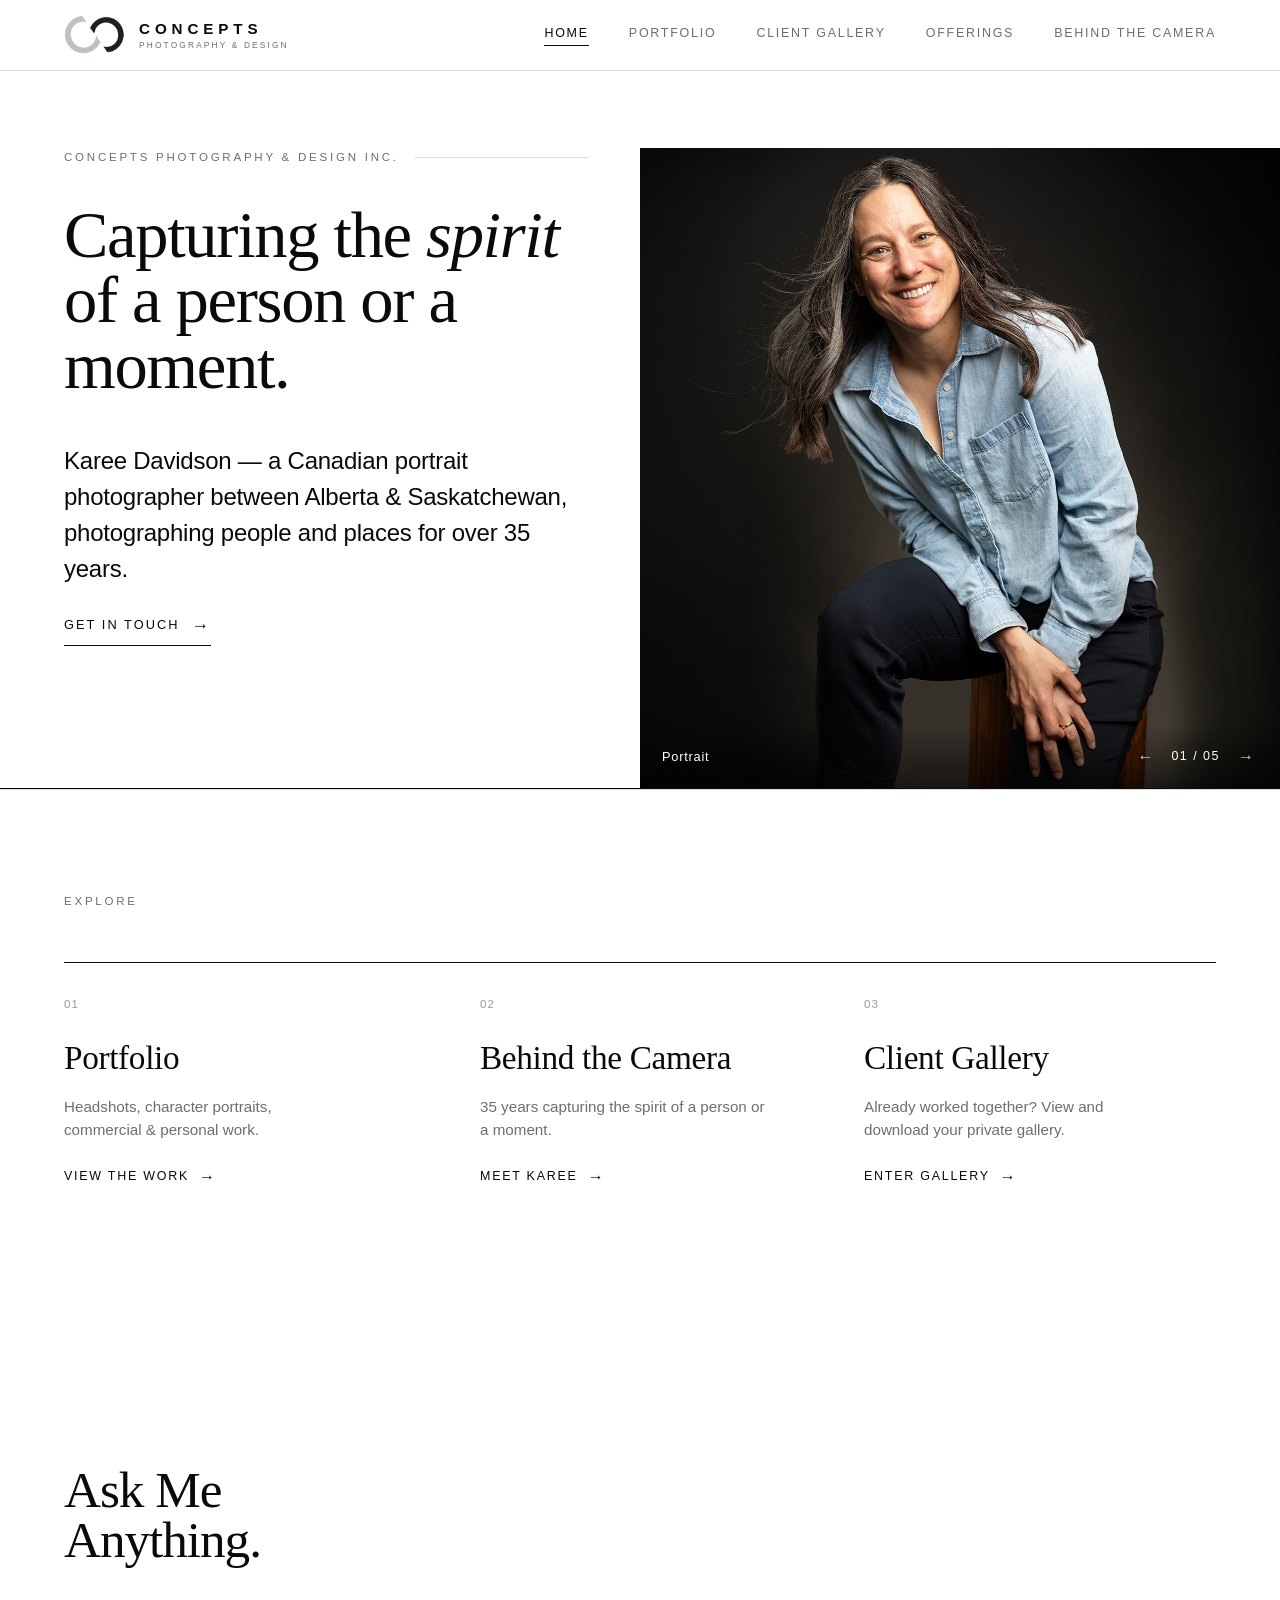
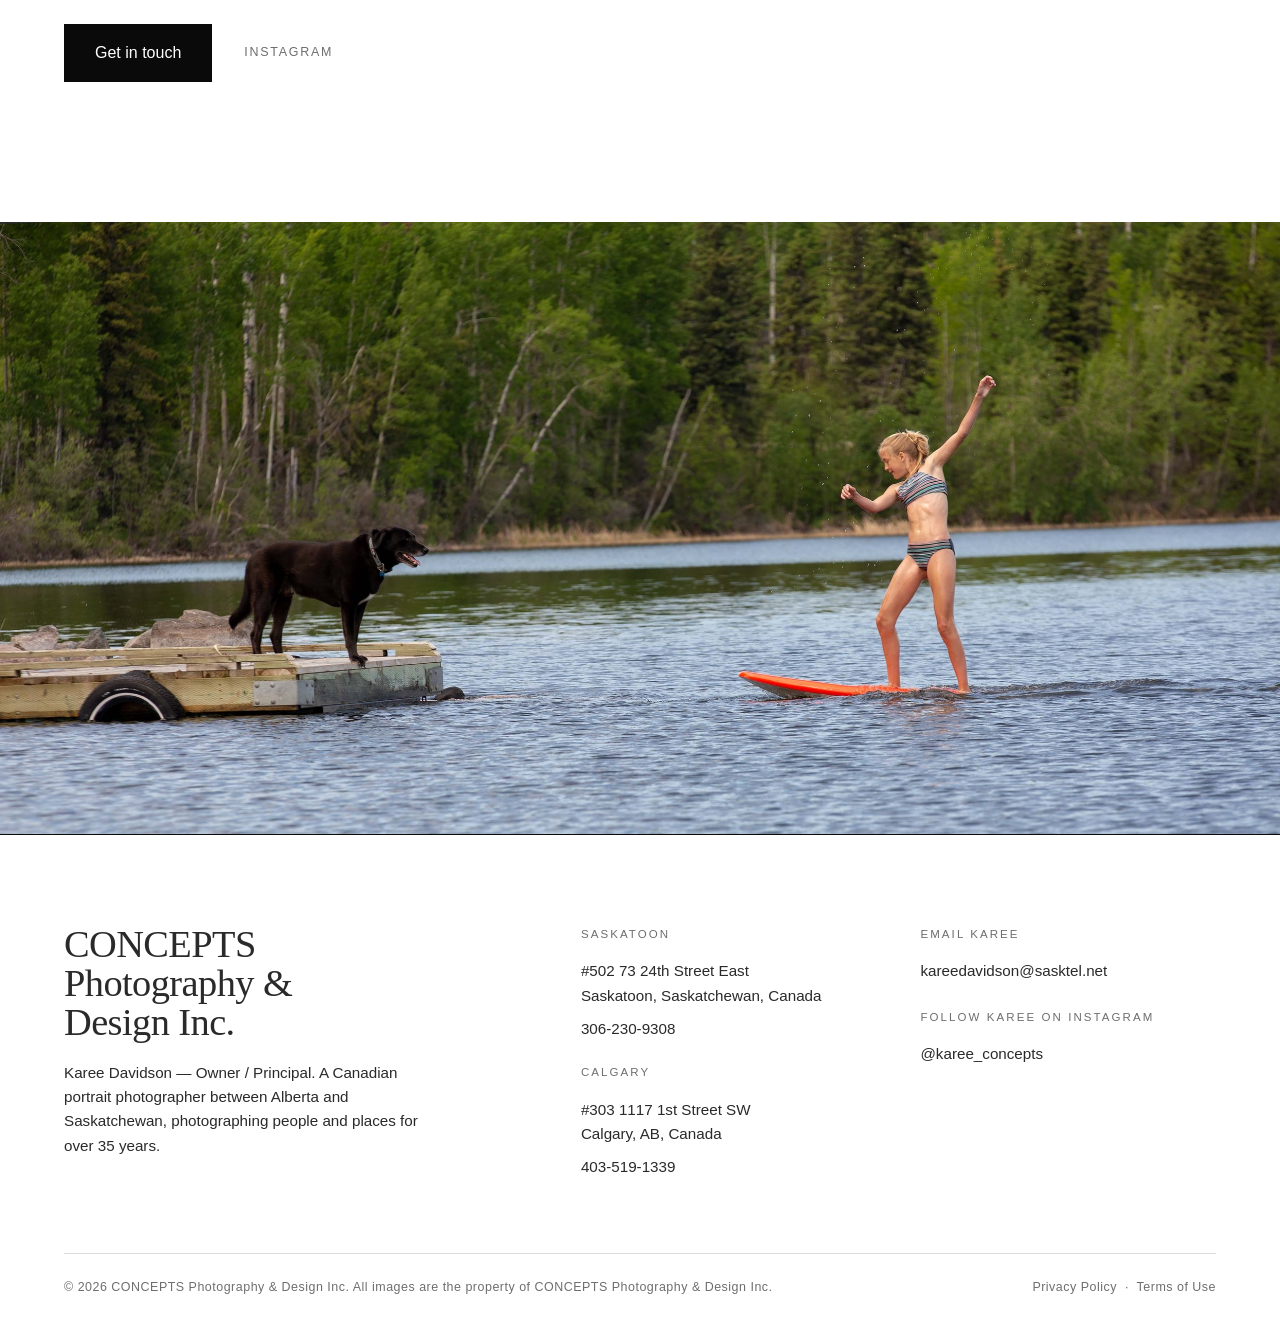
==== commit 9d0fa94d: "Add files via upload" ====
--- a/index.html
+++ b/index.html
@@ -3,15 +3,15 @@
 <head>
 <meta charset="utf-8">
 <meta name="viewport" content="width=device-width, initial-scale=1">
-<title>CONCEPTS Photography &amp; Design Inc. | Karee Davidson &mdash; Calgary &amp; Saskatoon</title>
-<meta name="description" content="Karee Davidson is a Canadian portrait photographer who divides her time between Calgary and Saskatoon, photographing people and places for over 35 years.">
+<title>CONCEPTS Photography &amp; Design Inc. | Karee Davidson &mdash; Alberta &amp; Saskatchewan</title>
+<meta name="description" content="Karee Davidson is a Canadian portrait photographer who divides her time between Alberta and Saskatchewan, photographing people and places for over 35 years.">
 <meta name="keywords" content="Karee Davidson, CONCEPTS Photography, portrait photographer Saskatoon, portrait photographer Calgary, headshots, commercial photography">
 <link rel="canonical" href="https://conceptsphoto.ca/">
 <meta name="robots" content="index, follow">
 <meta name="author" content="Karee Davidson, CONCEPTS Photography &amp; Design Inc.">
 <meta property="og:type" content="website">
 <meta property="og:title" content="CONCEPTS Photography &amp; Design Inc. | Karee Davidson">
-<meta property="og:description" content="Canadian portrait photographer working between Calgary and Saskatoon for over 35 years.">
+<meta property="og:description" content="Canadian portrait photographer working between Alberta and Saskatchewan for over 35 years.">
 <meta property="og:url" content="https://conceptsphoto.ca/">
 <meta property="og:image" content="https://conceptsphoto.ca/images/hero-1.jpg">
 <meta property="og:site_name" content="CONCEPTS Photography &amp; Design Inc.">
@@ -65,7 +65,7 @@
         <h1 class="display" style="font-size: clamp(2.4rem, 5.2vw, 5rem);">Capturing the <em>spirit</em> of a person or a moment.</h1>
       </div>
       <div class="hero-meta">
-        <p class="lead">Karee Davidson &mdash; a Canadian portrait photographer between Calgary &amp; Saskatoon, photographing people and places for over 35 years.</p>
+        <p class="lead">Karee Davidson &mdash; a Canadian portrait photographer between Alberta &amp; Saskatchewan, photographing people and places for over 35 years.</p>
         <a class="btn" href="contact.html">Get in touch <span class="arw">&rarr;</span></a>
       </div>
     </div>
@@ -129,7 +129,7 @@
     <div class="footer-top">
       <div>
         <p class="display-md">CONCEPTS Photography &amp; Design Inc.</p>
-        <p style="margin-top:18px;max-width:44ch;color:#2a2a2a;">Karee Davidson &mdash; Owner / Principal. A Canadian portrait photographer between Calgary and Saskatoon, photographing people and places for over 35 years.</p>
+        <p style="margin-top:18px;max-width:44ch;color:#2a2a2a;">Karee Davidson &mdash; Owner / Principal. A Canadian portrait photographer between Alberta and Saskatchewan, photographing people and places for over 35 years.</p>
       </div>
       <div>
         <h4>Saskatoon</h4>
--- a/css/style.css
+++ b/css/style.css
@@ -427,3 +427,12 @@
 /* Portfolio section descriptions (under each header) */
 .section-desc { max-width: 60ch; color: var(--grey); font-size: 1rem; line-height: 1.55; margin: -8px 0 clamp(30px,4vw,48px); }
 @media (max-width: 860px){ .section-desc { margin-top: 4px; } }
+
+/* Portfolio intro statement (Todorov) */
+.pf-intro { padding: clamp(40px,6vw,72px) 0 clamp(8px,2vw,20px); }
+.pf-intro .wrap { max-width: 1360px; }
+.pf-intro-inner { display:grid; grid-template-columns: auto 1fr; gap: clamp(20px,4vw,60px); align-items: start; }
+.pf-intro .label { padding-top: 6px; }
+.pf-intro p { max-width: 72ch; font-size: clamp(1.05rem,1.5vw,1.2rem); line-height: 1.6; color: #2a2a2a; margin: 0; }
+.pf-intro cite { display:block; margin-top: 16px; font-style: normal; font-size: 0.82rem; letter-spacing: 0.08em; color: var(--grey); }
+@media (max-width: 860px){ .pf-intro-inner { grid-template-columns: 1fr; gap: 14px; } }
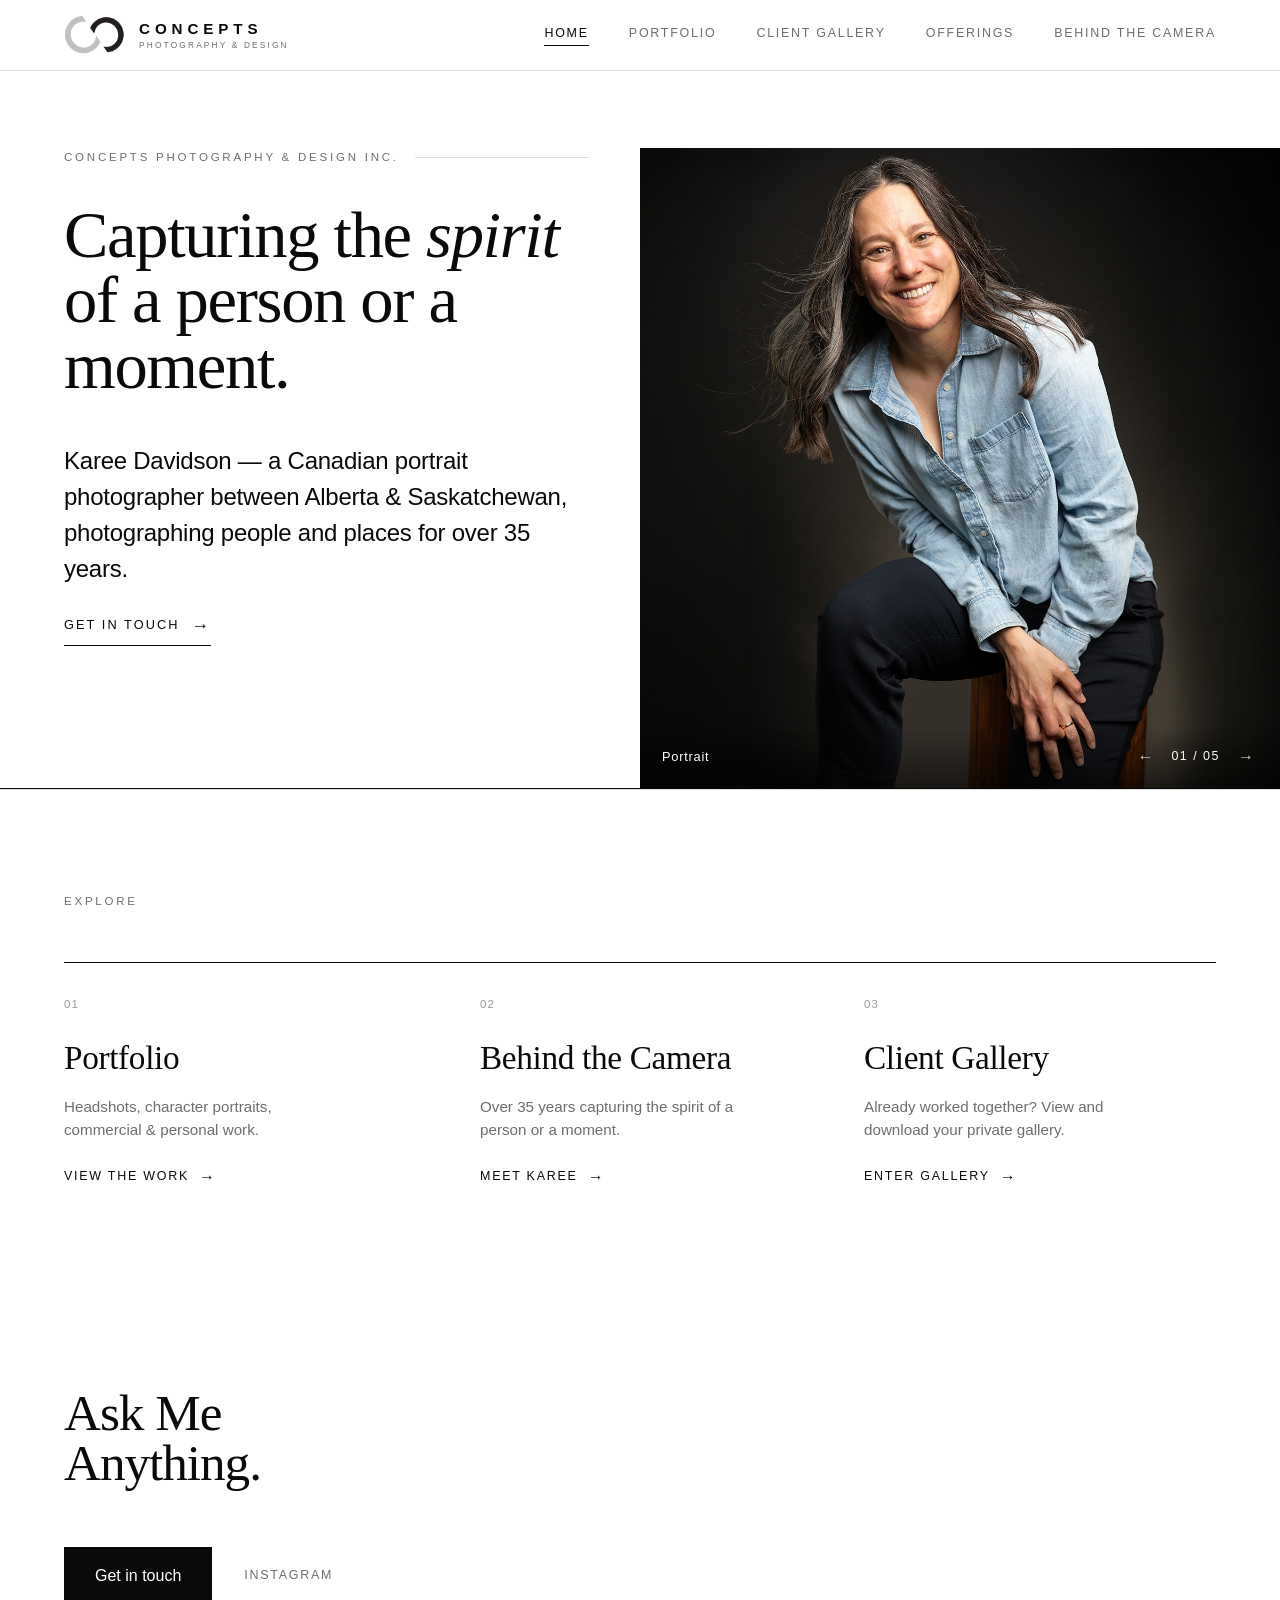
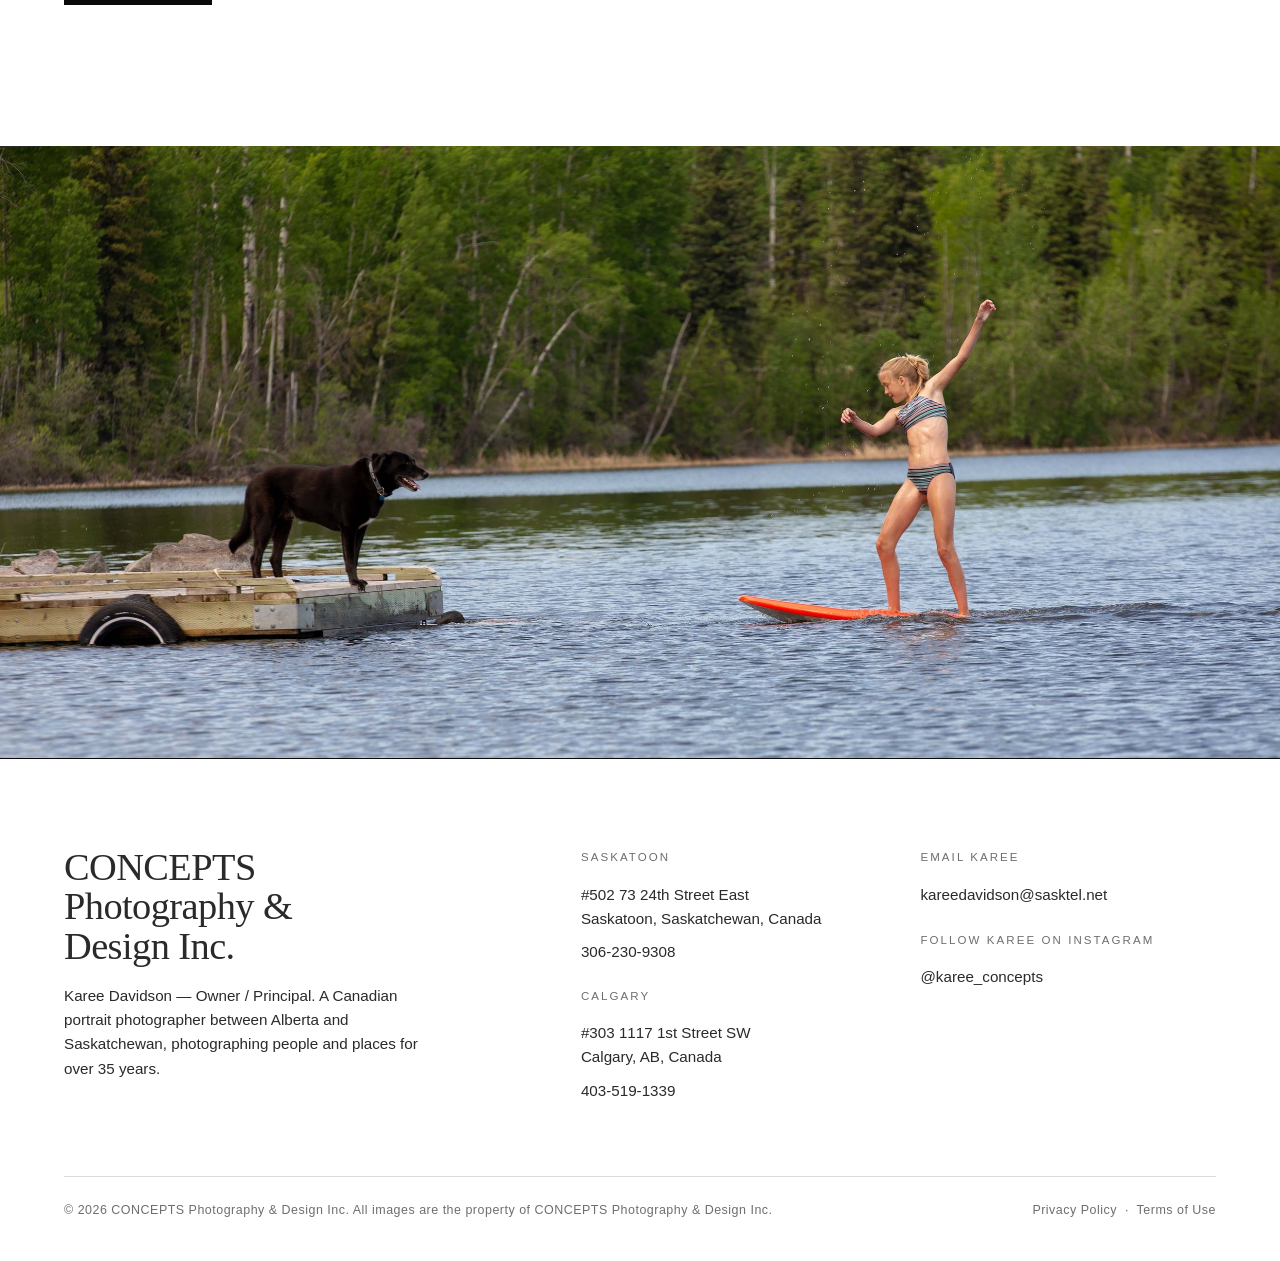
==== commit 6f605331: "Add files via upload" ====
--- a/index.html
+++ b/index.html
@@ -93,7 +93,7 @@
         <a class="explore-item" href="behind-the-camera.html">
           <span class="explore-num">02</span>
           <span class="explore-title">Behind the Camera</span>
-          <span class="explore-desc">35 years capturing the spirit of a person or a moment.</span>
+          <span class="explore-desc">Over 35 years capturing the spirit of a person or a moment.</span>
           <span class="explore-go">Meet Karee <span class="arw">&rarr;</span></span>
         </a>
         <a class="explore-item" href="gallery.html">
--- a/css/style.css
+++ b/css/style.css
@@ -227,10 +227,10 @@
 .pullquote cite { display:block; margin-top: 28px; font-style: normal; }
 .quote-two { display:grid; grid-template-columns: 1fr 1fr; gap: clamp(40px,6vw,90px); }
 .quote-two blockquote { max-width: none; }
-.quote-two .q { font-size: clamp(1.3rem, 2.6vw, 2rem); }
+.quote-two .q { font-size: clamp(1.1rem, 2vw, 1.55rem); }
 @media (max-width:860px){ .quote-two{ grid-template-columns:1fr; gap:48px; } }
 
-.statement { text-align: left; }
+.statement { text-align: left; padding-top: clamp(28px, 5vw, 64px); }
 .statement .display { max-width: 14ch; }
 .statement .row { display:flex; align-items:center; gap: 32px; flex-wrap: wrap; margin-top: clamp(30px,4vw,50px); }
 
@@ -356,9 +356,11 @@
 .section-nav a { font-size: 0.78rem; letter-spacing: 0.1em; text-transform: uppercase; color: var(--grey); padding-bottom: 3px; border-bottom: 1px solid transparent; }
 .section-nav a:hover { color: var(--ink); border-bottom-color: var(--ink); }
 .pf-section { padding: clamp(56px,8vw,110px) 0; scroll-margin-top: 90px; }
+.pf-section .section-head { margin-bottom: clamp(16px, 2vw, 24px); }
 .pf-section + .pf-section { padding-top: 0; }
 
 /* Gallery login */
+.gallery-login-section { padding-top: clamp(28px, 4vw, 52px); }
 .gallery-login { display:grid; grid-template-columns: 1fr 1fr; gap: clamp(40px,6vw,90px); align-items:center; }
 .gallery-form-wrap { border-left: 1px solid var(--hairline); padding-left: clamp(30px,5vw,70px); }
 @media (max-width: 860px) {
@@ -434,5 +436,57 @@
 .pf-intro-inner { display:grid; grid-template-columns: auto 1fr; gap: clamp(20px,4vw,60px); align-items: start; }
 .pf-intro .label { padding-top: 6px; }
 .pf-intro p { max-width: 72ch; font-size: clamp(1.05rem,1.5vw,1.2rem); line-height: 1.6; color: #2a2a2a; margin: 0; }
+.pf-intro p.pf-intro-small { font-size: 0.72rem; line-height: 1.75; letter-spacing: 0.01em; max-width: 60ch; }
 .pf-intro cite { display:block; margin-top: 16px; font-style: normal; font-size: 0.82rem; letter-spacing: 0.08em; color: var(--grey); }
 @media (max-width: 860px){ .pf-intro-inner { grid-template-columns: 1fr; gap: 14px; } }
+
+/* ---- Client gallery (view-only) ---- */
+.gallery-view-head { display:flex; justify-content:space-between; align-items:flex-end; gap:24px; flex-wrap:wrap; margin-bottom: clamp(30px,4vw,52px); }
+.gallery-view-head .section-desc { max-width: 56ch; margin-bottom:0; }
+
+.proof-grid { display:grid; grid-template-columns: repeat(auto-fill, minmax(230px,1fr)); gap: clamp(8px,1.2vw,16px); }
+.proof-cell {
+  position: relative; display:block; width:100%; aspect-ratio: 3/4;
+  background: var(--wash); overflow:hidden; cursor: zoom-in; border:0; padding:0;
+}
+.proof-cell img { width:100%; height:100%; object-fit:cover; display:block; transition: transform 0.5s ease;
+  -webkit-user-select:none; user-select:none; -webkit-user-drag:none; pointer-events:none; }
+.proof-cell:hover img { transform: scale(1.03); }
+/* transparent shield blocks 'save image as' / long-press on the <img> */
+.proof-cell::after { content:""; position:absolute; inset:0; z-index:2; }
+.proof-cell .pnum { position:absolute; left:10px; bottom:10px; z-index:3; color:#fff; font-size:0.72rem; letter-spacing:0.08em;
+  background:rgba(0,0,0,0.5); padding:3px 8px; opacity:0; transition:opacity 0.25s; }
+.proof-cell:hover .pnum { opacity:1; }
+
+/* Lightbox */
+.lightbox { position:fixed; inset:0; z-index:300; background:rgba(10,10,10,0.95);
+  display:flex; align-items:center; justify-content:center; }
+.lightbox[hidden]{ display:none; }
+.lb-stage { position:relative; max-width:92vw; max-height:88vh; display:flex; align-items:center; justify-content:center; }
+.lb-stage img { max-width:92vw; max-height:88vh; object-fit:contain; -webkit-user-select:none; user-select:none; -webkit-user-drag:none; }
+/* shield over lightbox image too */
+.lb-stage::after { content:""; position:absolute; inset:0; z-index:2; }
+.lb-num { position:absolute; left:14px; bottom:12px; z-index:3; color:#fff; font-size:0.78rem; letter-spacing:0.1em; background:rgba(0,0,0,0.5); padding:4px 10px; }
+.lb-close, .lb-prev, .lb-next { position:absolute; z-index:4; background:none; border:0; color:#fff; cursor:pointer; opacity:0.75; transition:opacity 0.2s; }
+.lb-close:hover,.lb-prev:hover,.lb-next:hover{ opacity:1; }
+.lb-close { top:22px; right:26px; font-size:2.2rem; line-height:1; }
+.lb-prev,.lb-next { top:50%; transform:translateY(-50%); font-size:3rem; line-height:1; padding:0 22px; }
+.lb-prev{ left:8px; } .lb-next{ right:8px; }
+@media (max-width:860px){ .lb-prev,.lb-next{ font-size:2.2rem; padding:0 12px; } .lb-close{ top:14px; right:16px; } }
+
+/* ---- Pixieset embed ---- */
+.pixieset-embed { padding: 0 0 clamp(40px,6vw,80px); }
+.pxs-frame {
+  position: relative; width: 100%;
+  min-height: 80vh;
+  border: 1px solid var(--hairline);
+  background: var(--wash);
+  overflow: hidden;
+}
+.pxs-frame iframe {
+  position: absolute; inset: 0;
+  width: 100%; height: 100%;
+  border: 0; display: block;
+}
+.pxs-fallback { text-align: center; margin-top: 18px; }
+@media (max-width: 860px){ .pxs-frame { min-height: 70vh; } }
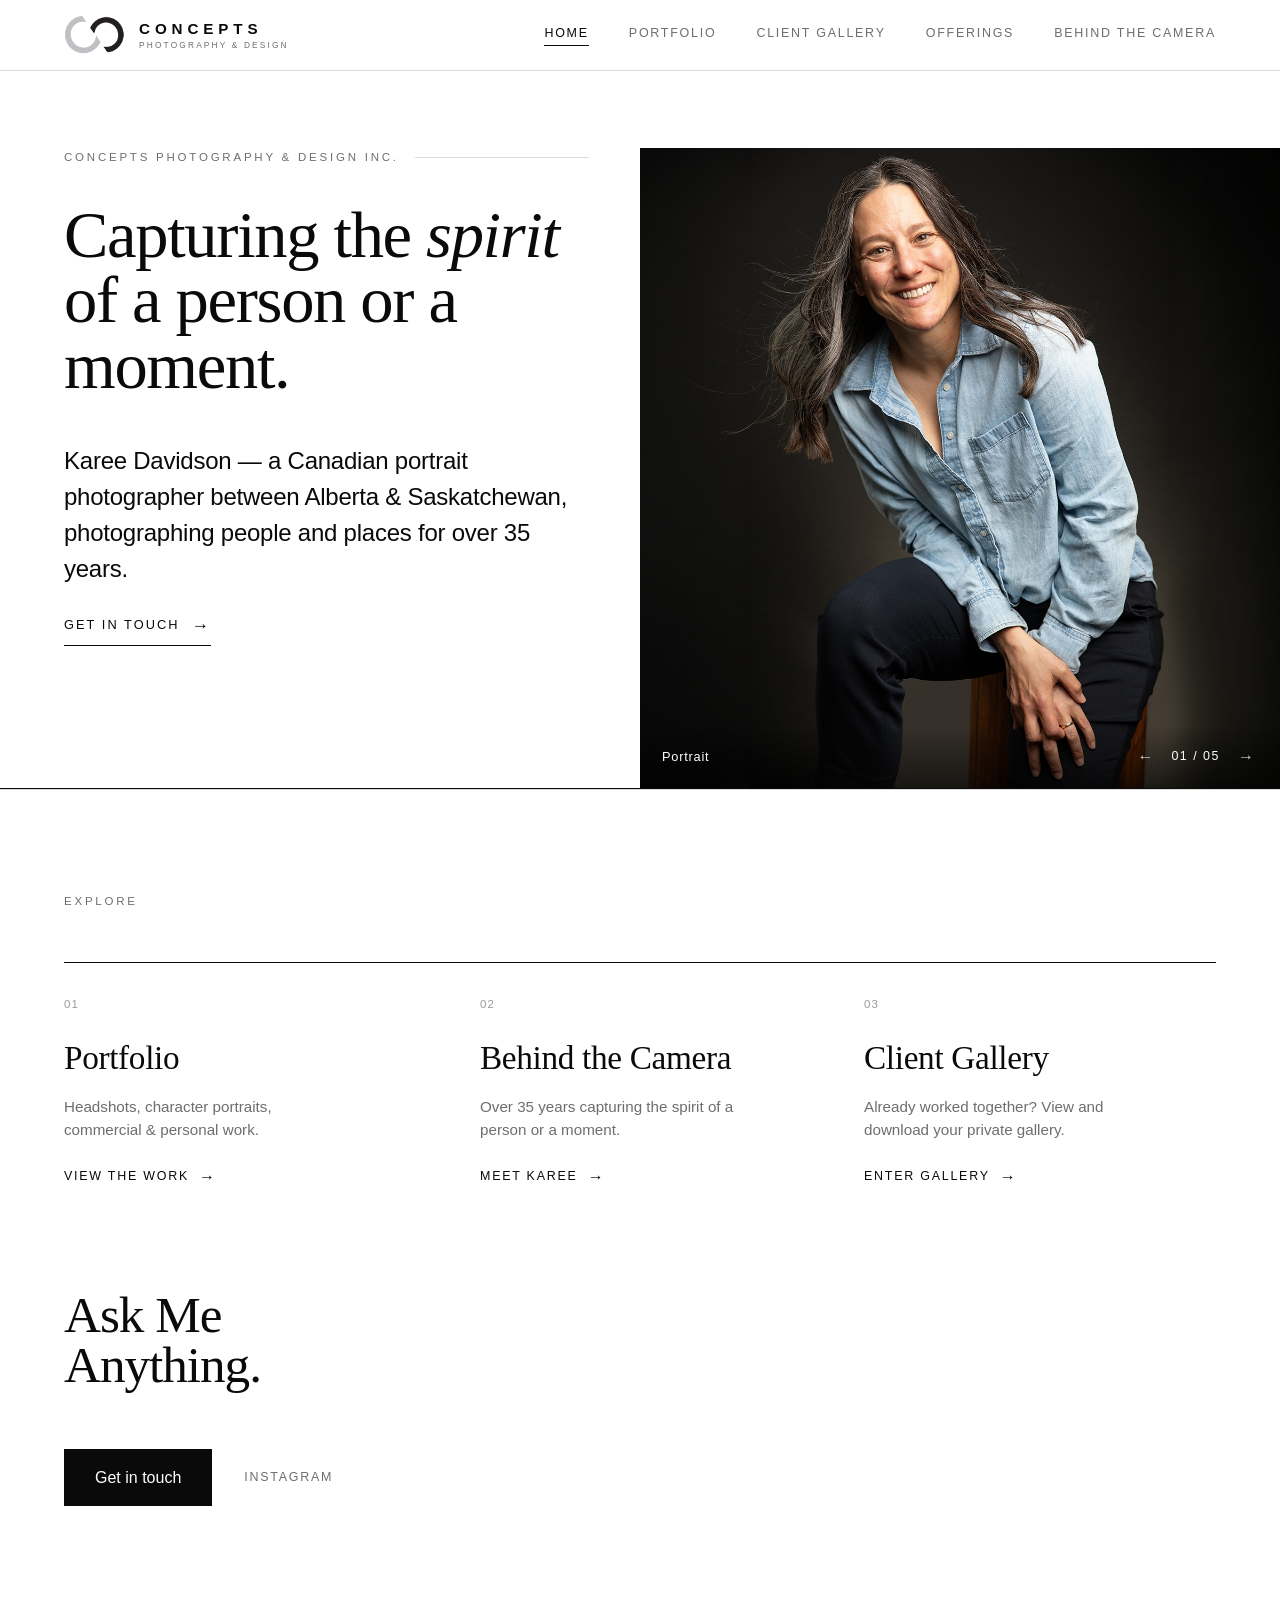
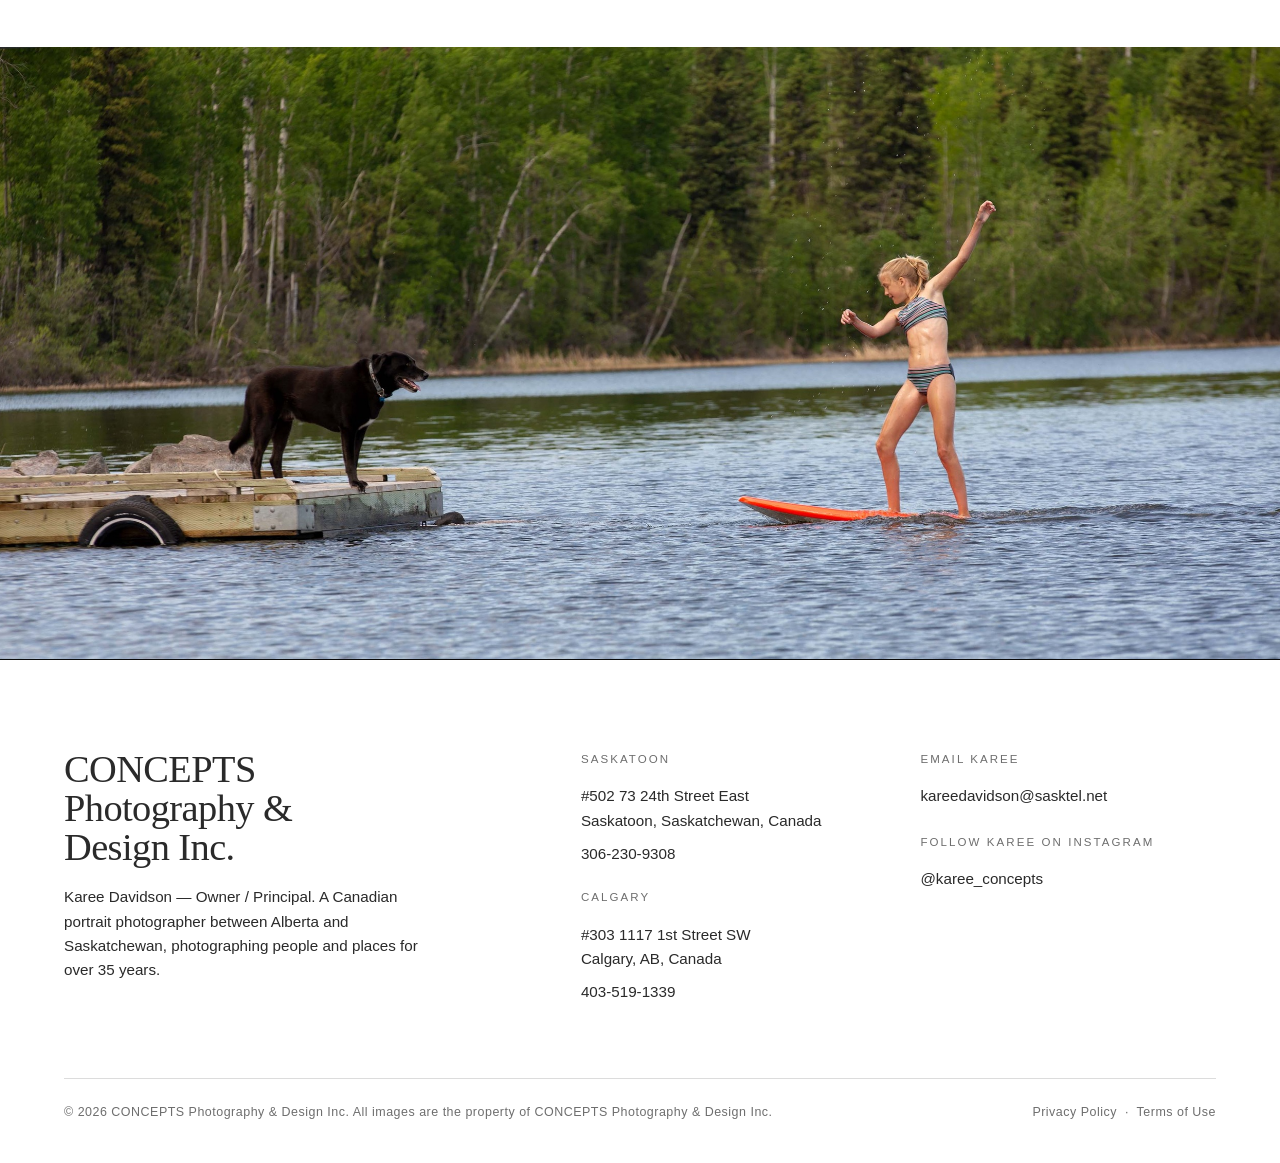
==== commit bcb94b27: "Add files via upload" ====
--- a/index.html
+++ b/index.html
@@ -16,7 +16,7 @@
 <meta property="og:image" content="https://conceptsphoto.ca/images/hero-1.jpg">
 <meta property="og:site_name" content="CONCEPTS Photography &amp; Design Inc.">
 <meta name="twitter:card" content="summary_large_image">
-<link rel="stylesheet" href="css/style.css">
+<link rel="stylesheet" href="css/style.css?v=2">
 <script type="application/ld+json">
 {
   "@context": "https://schema.org",
--- a/css/style.css
+++ b/css/style.css
@@ -172,7 +172,7 @@
 .section-head { display: grid; grid-template-columns: auto 1fr; gap: clamp(20px,4vw,60px); align-items: start; margin-bottom: clamp(36px, 5vw, 70px); }
 .section-head .label { padding-top: 8px; }
 
-.about-grid { display: grid; grid-template-columns: 0.8fr 1.2fr; gap: clamp(30px, 6vw, 100px); align-items: end; }
+.about-grid { display: grid; grid-template-columns: 0.8fr 1.2fr; gap: clamp(30px, 6vw, 100px); align-items: start; }
 .about-grid .figure { position: relative; }
 .about-grid .figure img { width: 100%; aspect-ratio: 4/5; object-fit: cover; }
 .about-grid .figure .index-num { position:absolute; top:-26px; left:0; }
@@ -227,10 +227,10 @@
 .pullquote cite { display:block; margin-top: 28px; font-style: normal; }
 .quote-two { display:grid; grid-template-columns: 1fr 1fr; gap: clamp(40px,6vw,90px); }
 .quote-two blockquote { max-width: none; }
-.quote-two .q { font-size: clamp(1.1rem, 2vw, 1.55rem); }
+.quote-two .q { font-size: clamp(1rem, 1.6vw, 1.3rem); line-height: 1.35; }
 @media (max-width:860px){ .quote-two{ grid-template-columns:1fr; gap:48px; } }
 
-.statement { text-align: left; padding-top: clamp(28px, 5vw, 64px); }
+.statement { text-align: left; padding-top: clamp(16px, 2.5vw, 32px); }
 .statement .display { max-width: 14ch; }
 .statement .row { display:flex; align-items:center; gap: 32px; flex-wrap: wrap; margin-top: clamp(30px,4vw,50px); }
 
@@ -301,7 +301,7 @@
 /* Kind words grid (About) */
 .kind-grid { display:grid; grid-template-columns:1fr 1fr; gap:clamp(36px,5vw,64px) clamp(40px,6vw,90px); }
 .kind-grid blockquote { margin:0; max-width:none; }
-.kind-grid .q { font-size:clamp(1.15rem,2vw,1.6rem); line-height:1.25; }
+.kind-grid .q { font-size:clamp(1rem,1.6vw,1.3rem); line-height:1.4; }
 .kind-grid cite { display:block; margin-top:18px; font-style:normal; }
 @media (max-width:860px){ .kind-grid{ grid-template-columns:1fr; gap:40px; } }
 
@@ -369,7 +369,7 @@
 }
 
 /* Homepage explore section — invites visitors deeper into the site */
-.explore { padding: clamp(56px,8vw,110px) 0; border-top: 1px solid var(--hairline); }
+.explore { padding: clamp(56px,8vw,110px) 0 clamp(20px,3vw,36px); border-top: 1px solid var(--hairline); }
 .explore .label { display:block; margin-bottom: clamp(30px,4vw,52px); }
 .explore-grid { display:grid; grid-template-columns: repeat(3,1fr); gap: 0; }
 .explore-item {
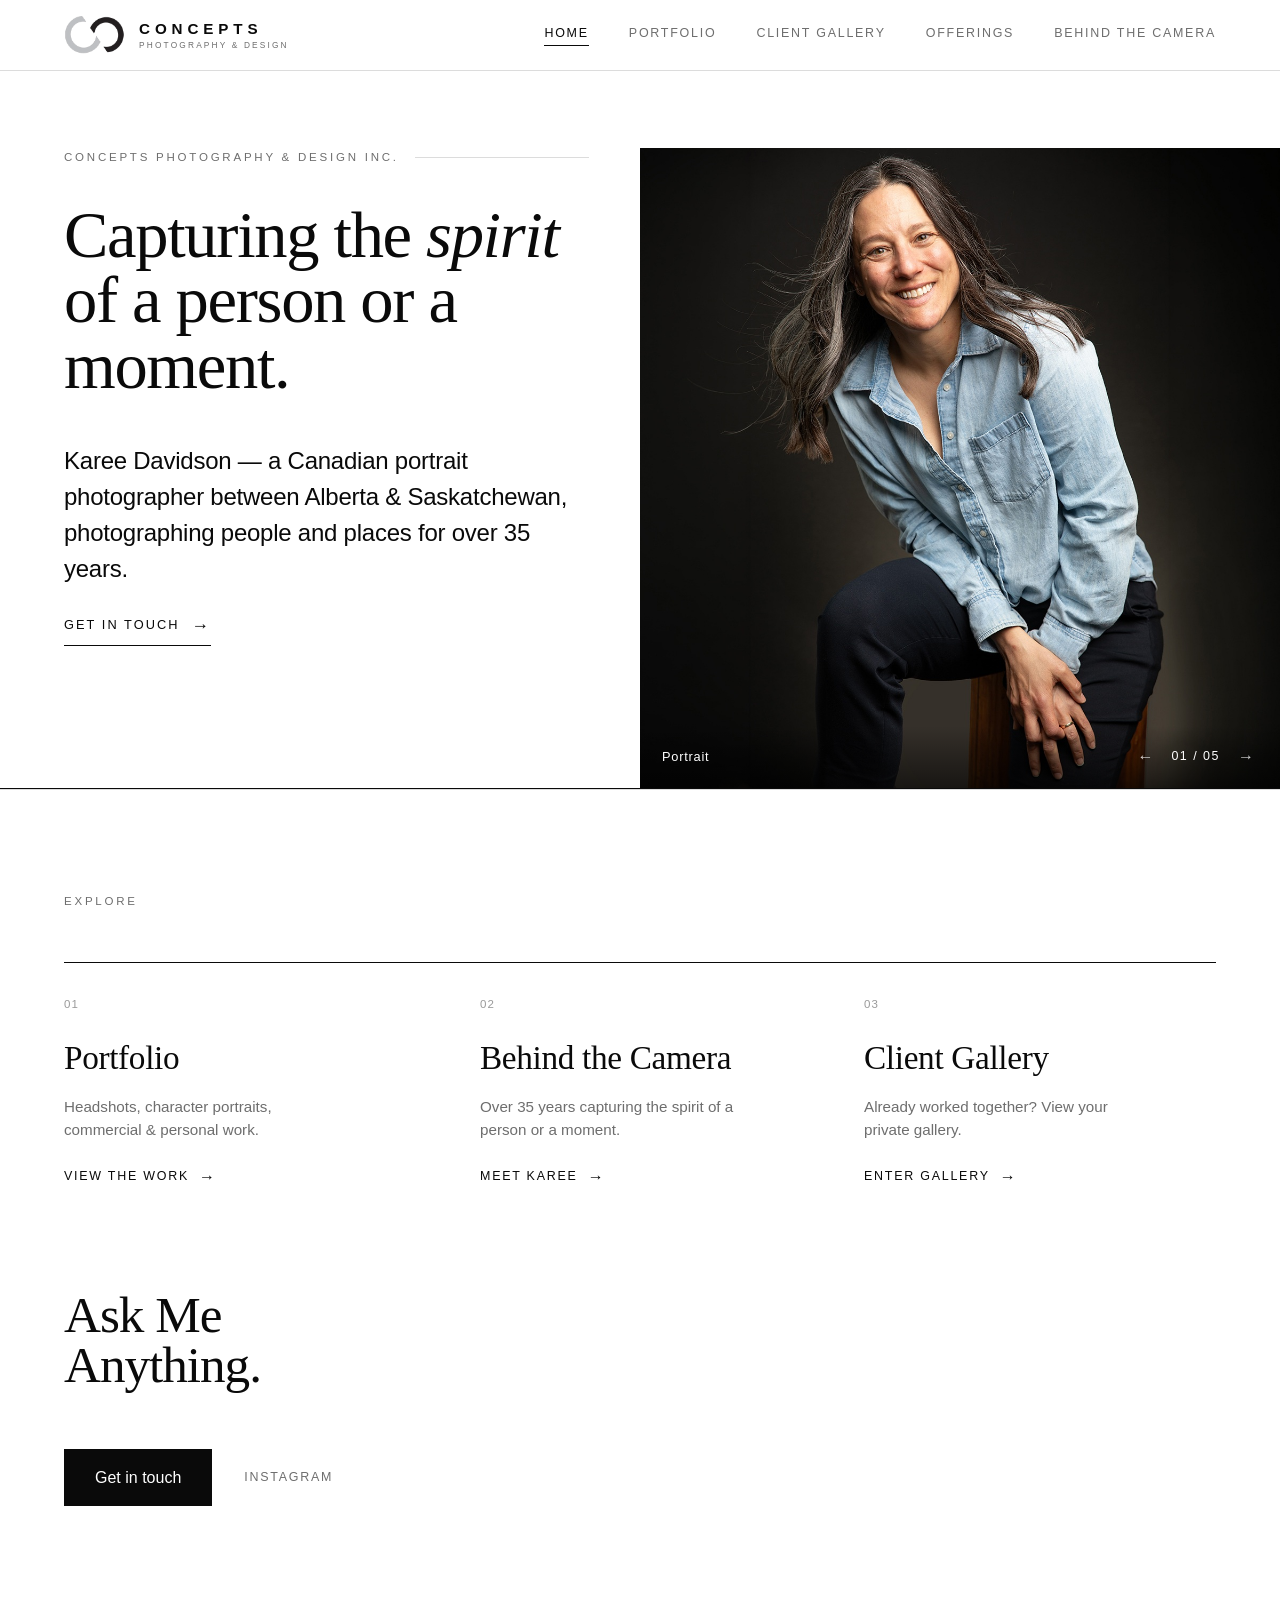
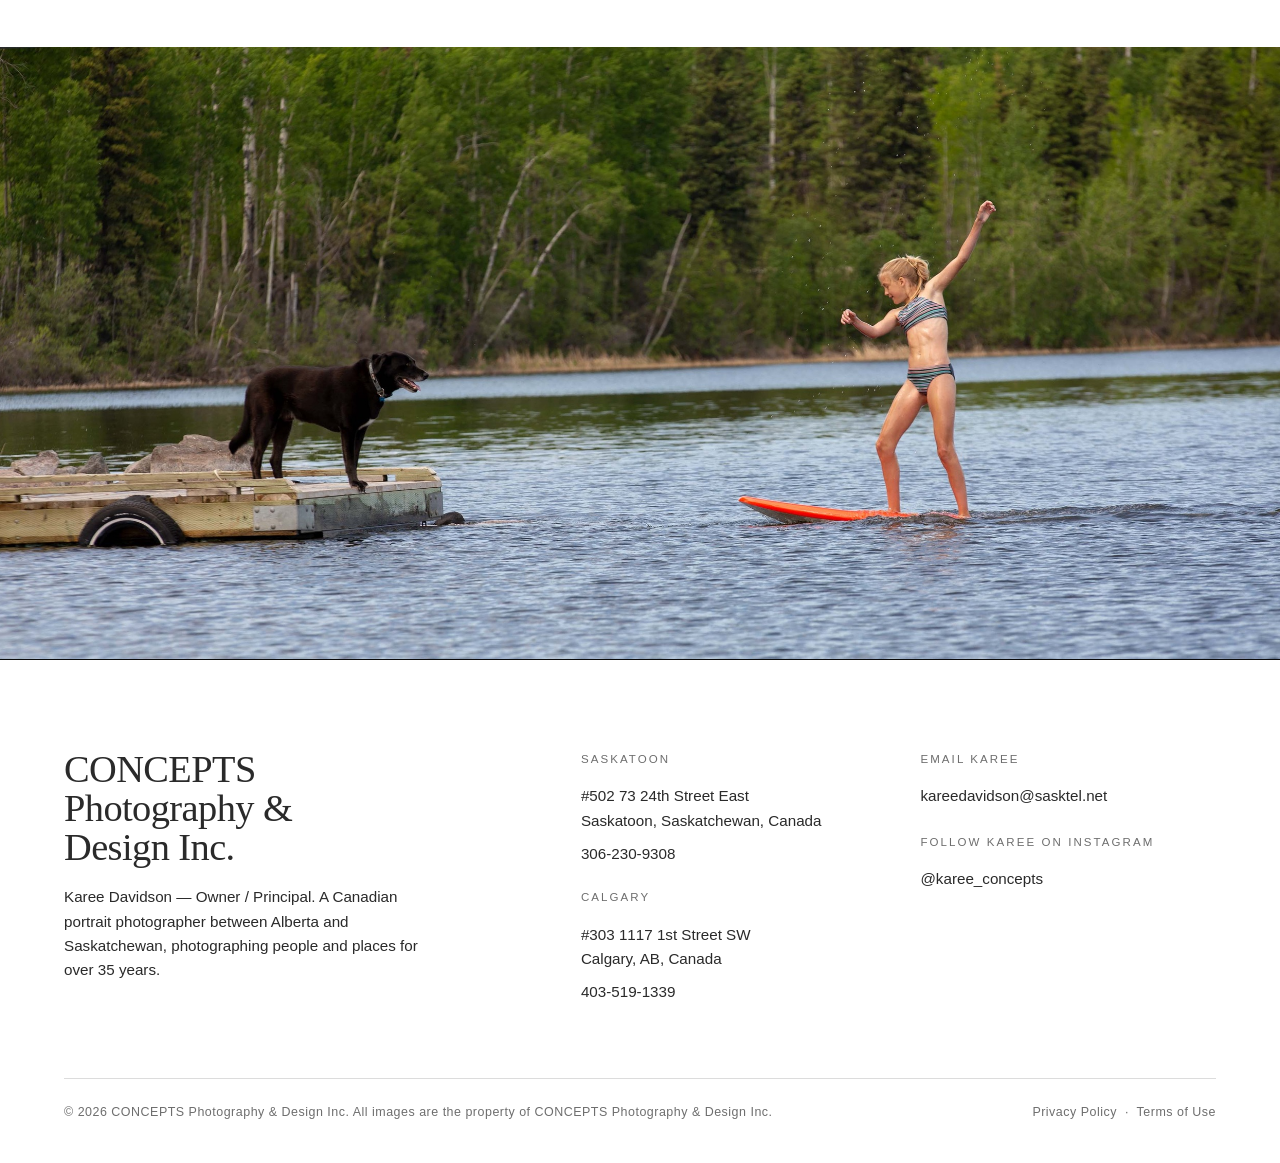
==== commit b995b392: "Add files via upload" ====
--- a/index.html
+++ b/index.html
@@ -16,7 +16,7 @@
 <meta property="og:image" content="https://conceptsphoto.ca/images/hero-1.jpg">
 <meta property="og:site_name" content="CONCEPTS Photography &amp; Design Inc.">
 <meta name="twitter:card" content="summary_large_image">
-<link rel="stylesheet" href="css/style.css?v=2">
+<link rel="stylesheet" href="css/style.css?v=3">
 <script type="application/ld+json">
 {
   "@context": "https://schema.org",
@@ -99,7 +99,7 @@
         <a class="explore-item" href="gallery.html">
           <span class="explore-num">03</span>
           <span class="explore-title">Client Gallery</span>
-          <span class="explore-desc">Already worked together? View and download your private gallery.</span>
+          <span class="explore-desc">Already worked together? View your private gallery.</span>
           <span class="explore-go">Enter gallery <span class="arw">&rarr;</span></span>
         </a>
       </div>
--- a/css/style.css
+++ b/css/style.css
@@ -436,7 +436,7 @@
 .pf-intro-inner { display:grid; grid-template-columns: auto 1fr; gap: clamp(20px,4vw,60px); align-items: start; }
 .pf-intro .label { padding-top: 6px; }
 .pf-intro p { max-width: 72ch; font-size: clamp(1.05rem,1.5vw,1.2rem); line-height: 1.6; color: #2a2a2a; margin: 0; }
-.pf-intro p.pf-intro-small { font-size: 0.72rem; line-height: 1.75; letter-spacing: 0.01em; max-width: 60ch; }
+.pf-intro p.pf-intro-small { font-size: 0.72rem; line-height: 1.75; letter-spacing: 0.01em; max-width: none; }
 .pf-intro cite { display:block; margin-top: 16px; font-style: normal; font-size: 0.82rem; letter-spacing: 0.08em; color: var(--grey); }
 @media (max-width: 860px){ .pf-intro-inner { grid-template-columns: 1fr; gap: 14px; } }
 
